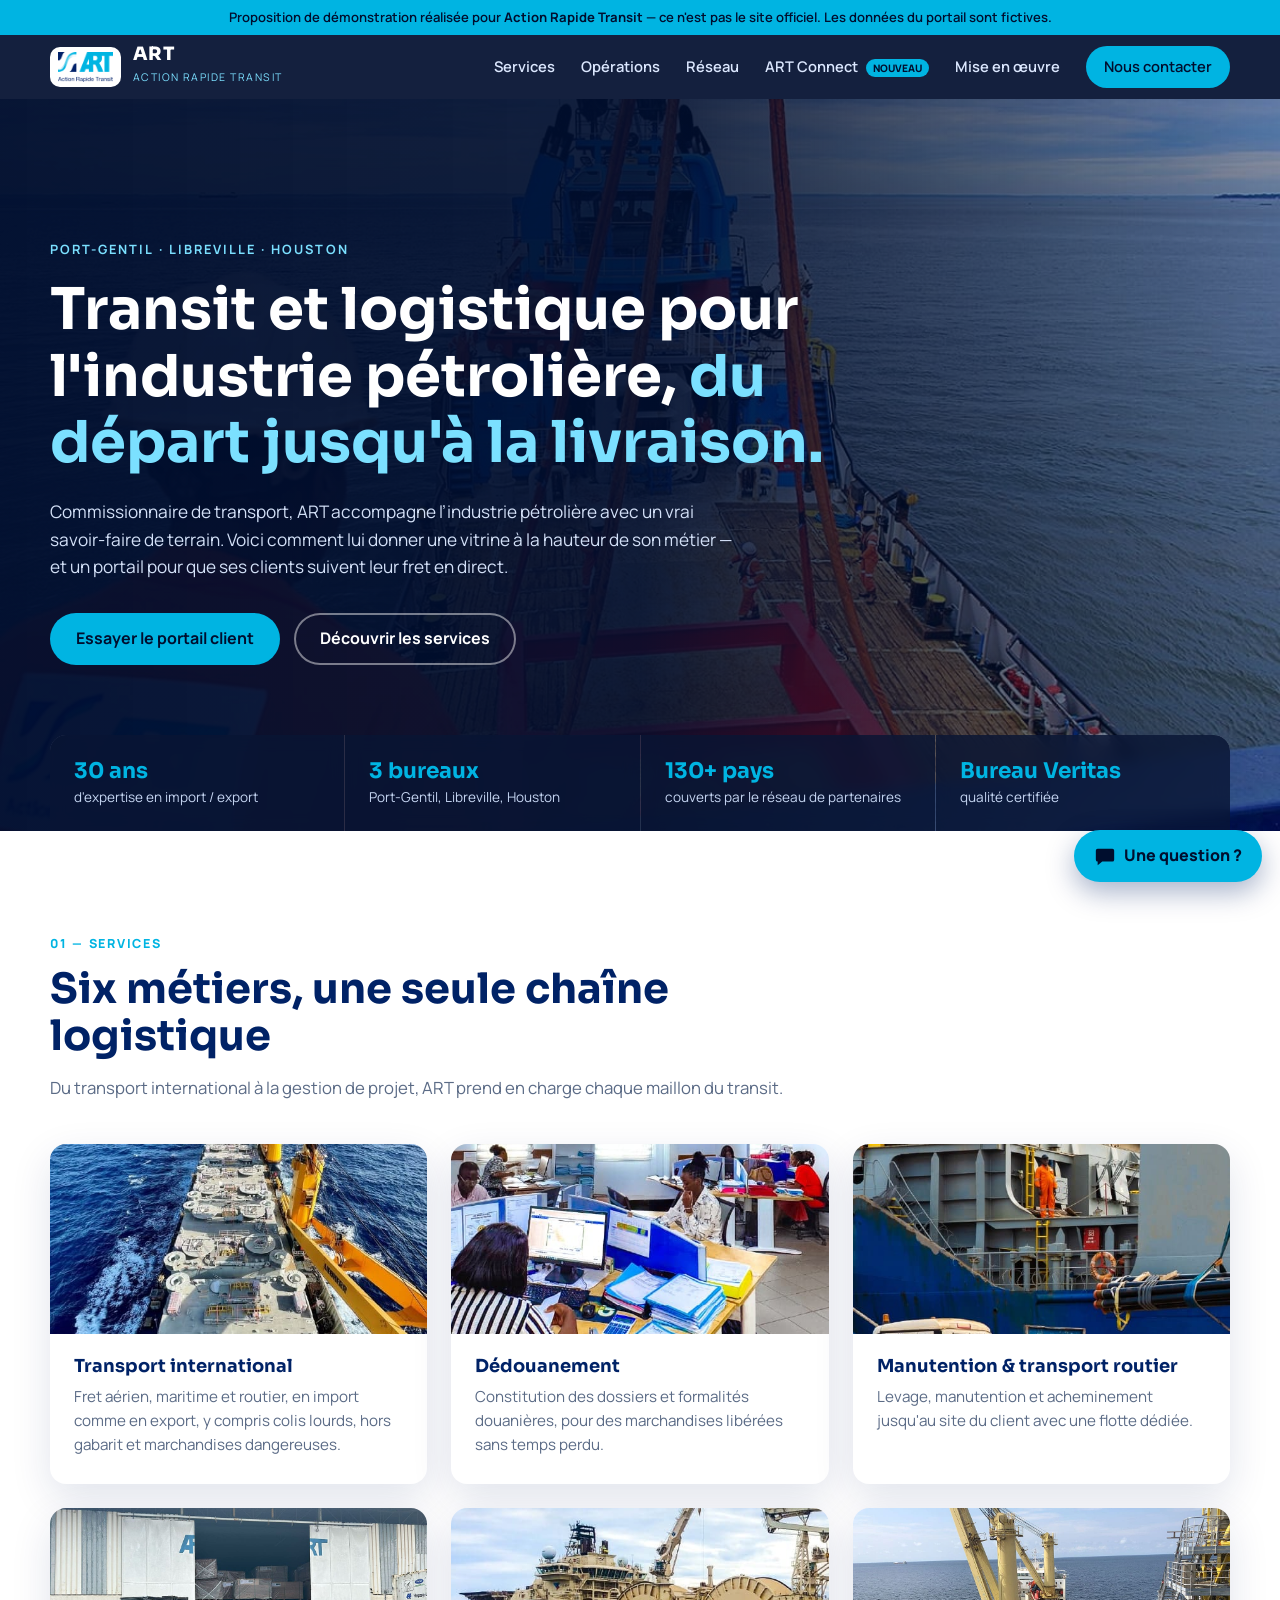
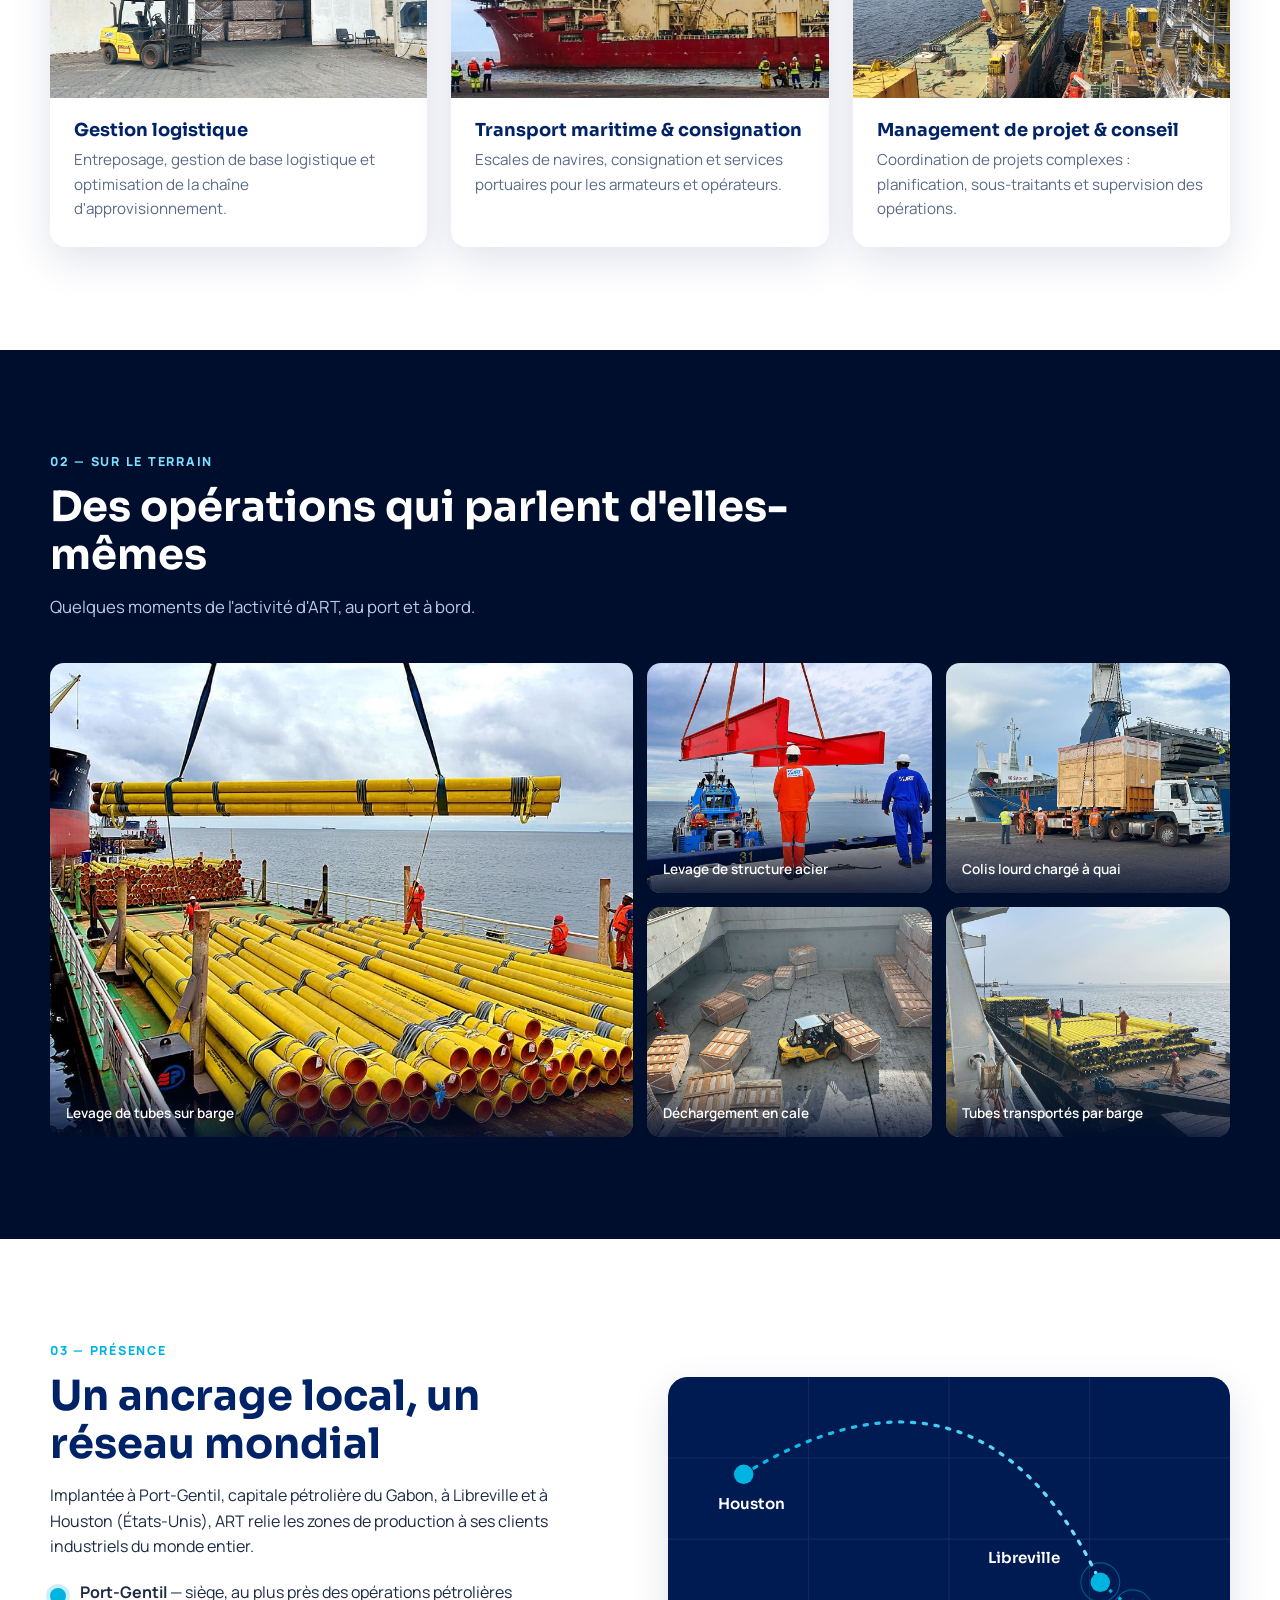
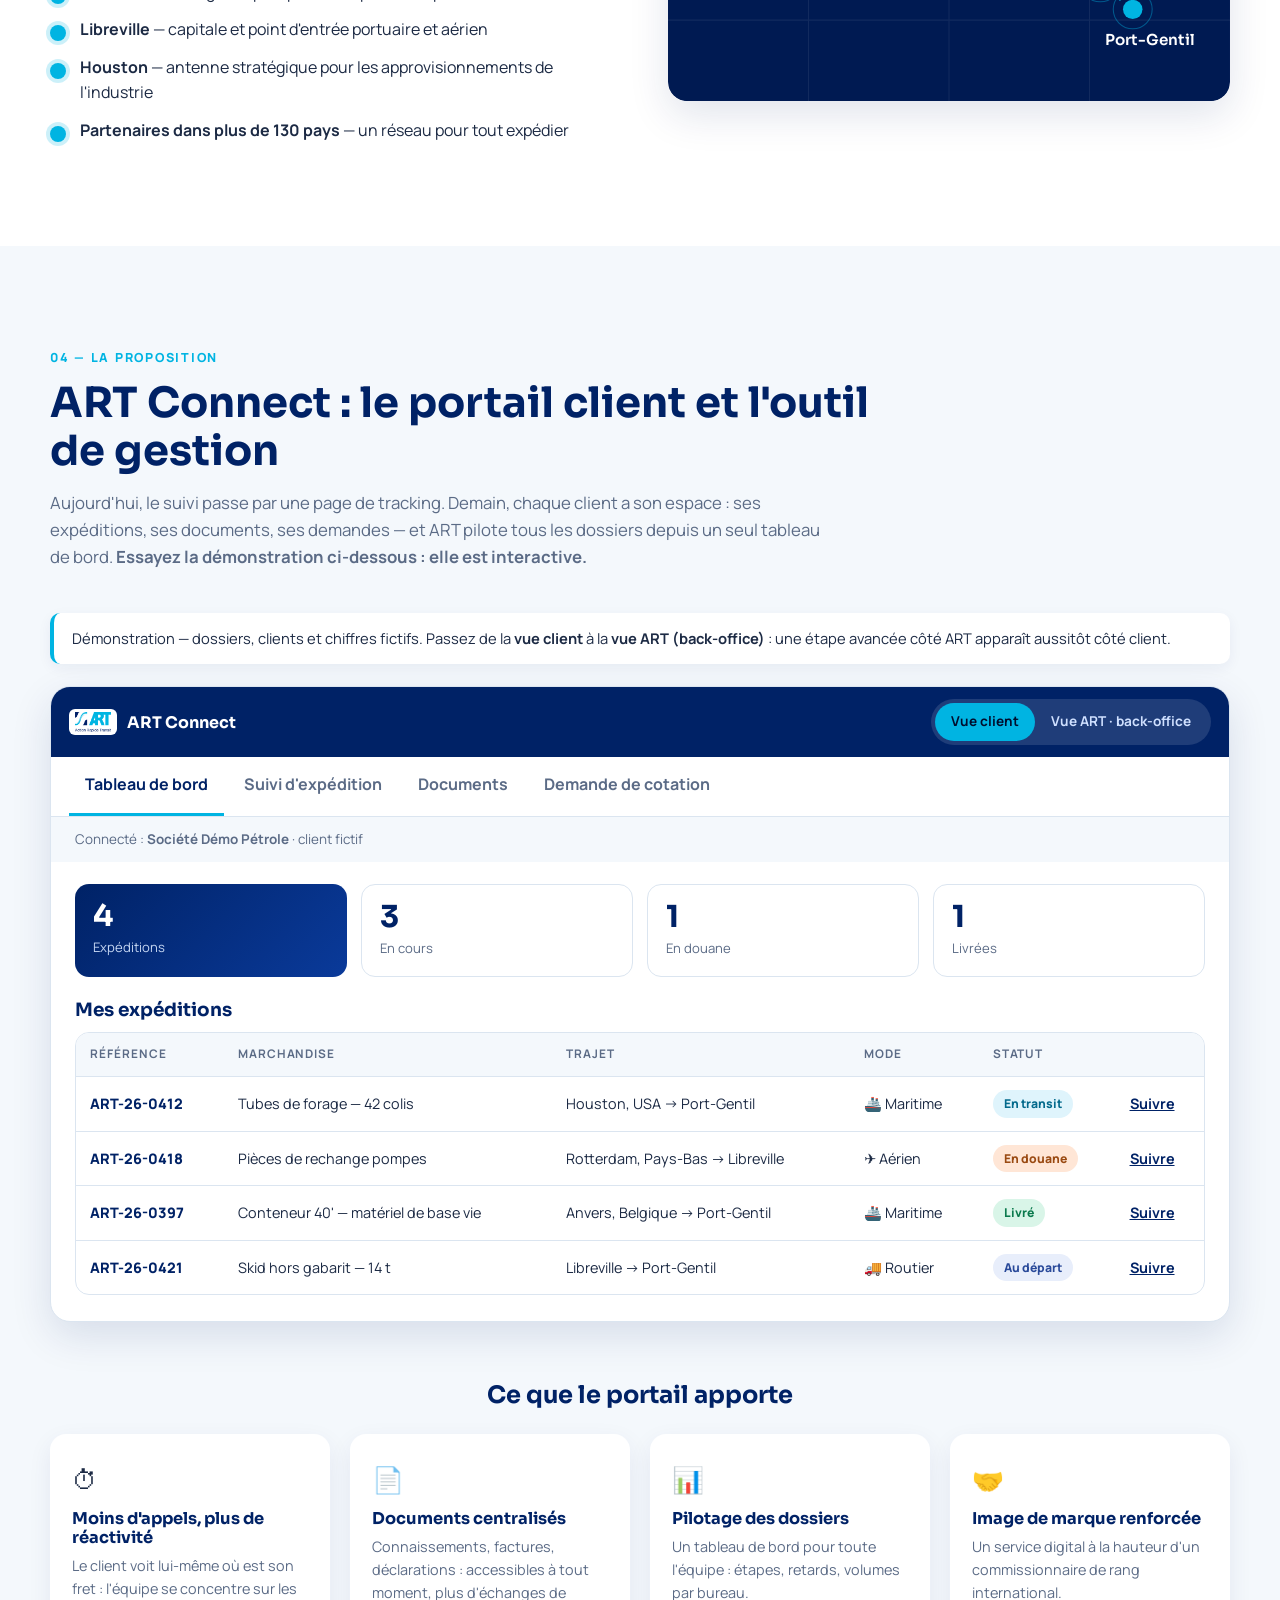
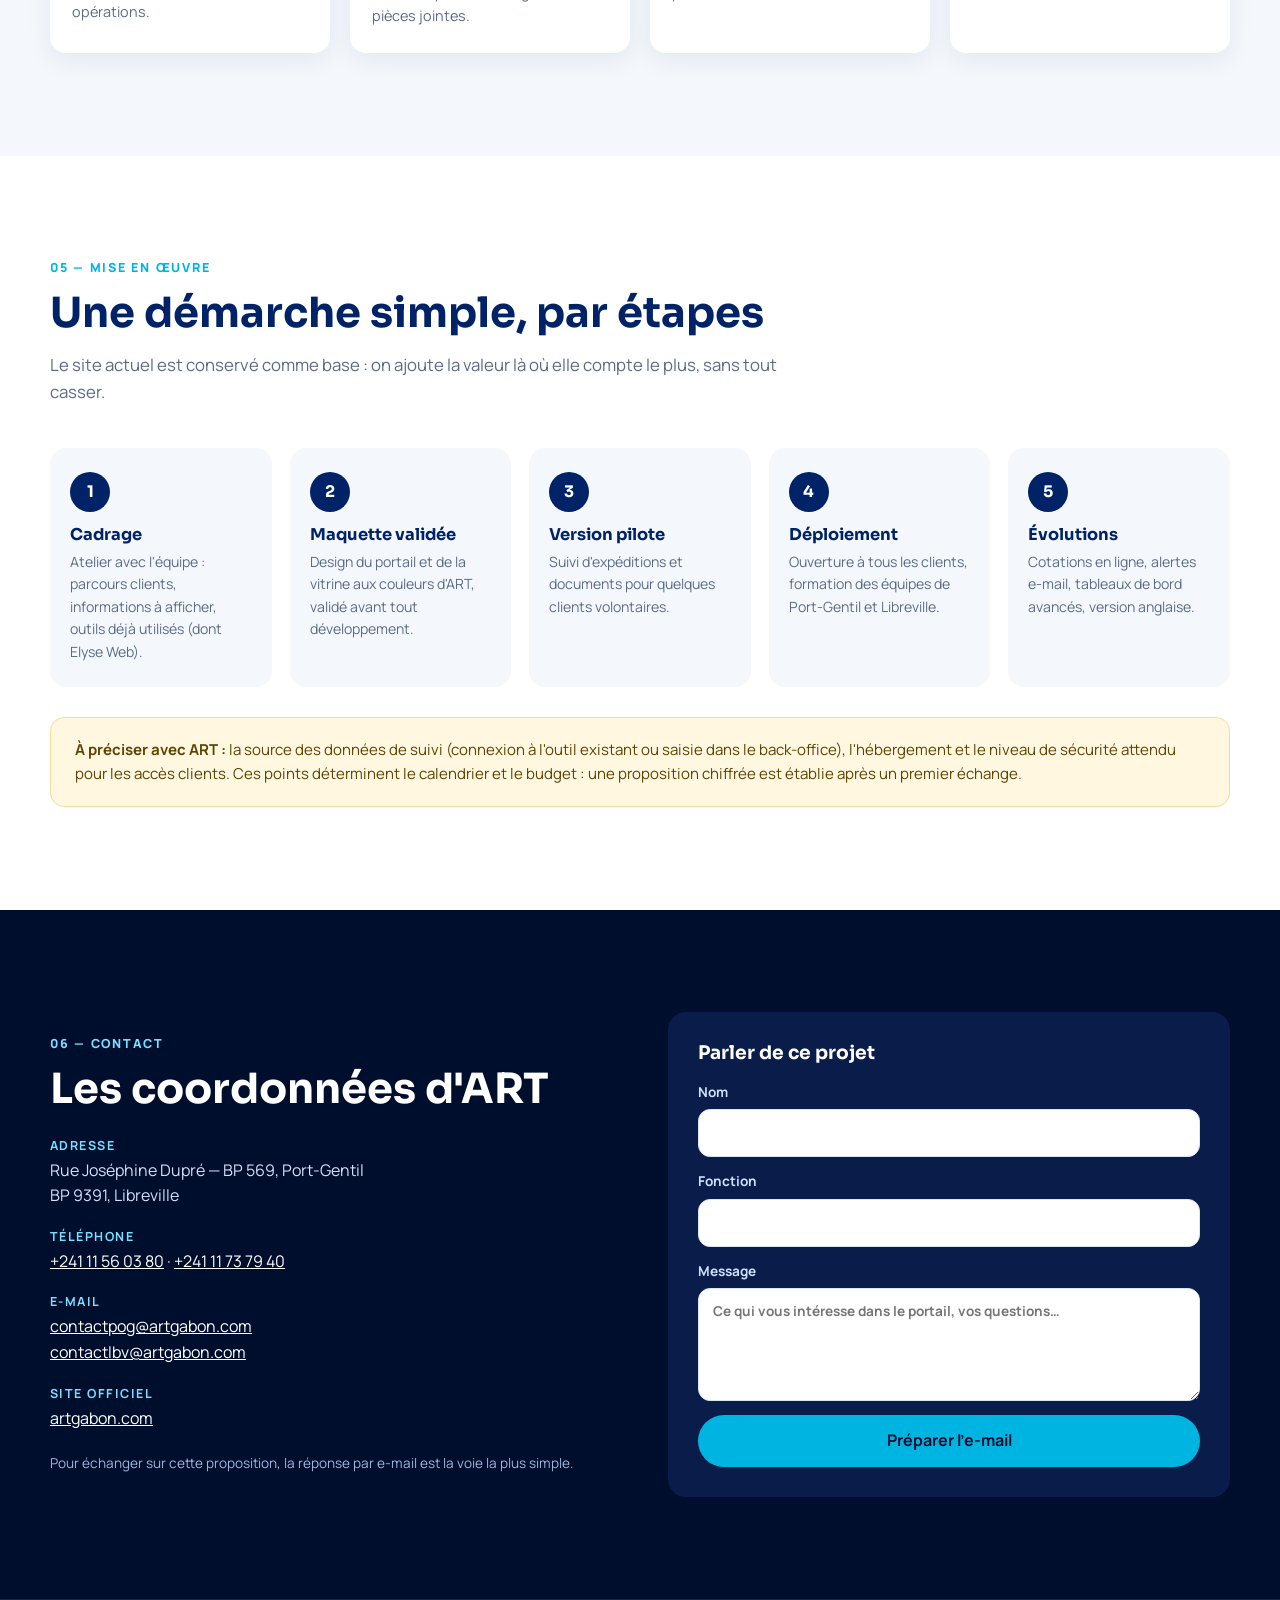
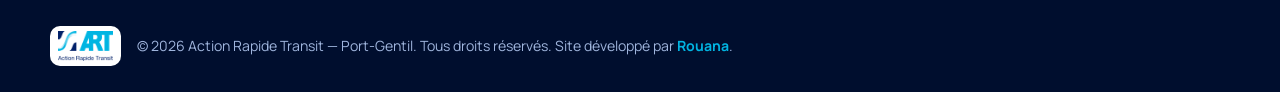
==== index.html @ 67b38aae "Proposition ART Gabon : vitrine + portail ART Connect Co-Authored-By: Claude <noreply@anthropic.com>" ====
<!doctype html>
<html lang="fr">
<head>
<meta charset="utf-8">
<meta name="viewport" content="width=device-width, initial-scale=1">
<title>ART Gabon — Transit & logistique, désormais connectés</title>
<meta name="description" content="Proposition de refonte pour Action Rapide Transit (ART) : vitrine moderne et portail client « ART Connect » de suivi des expéditions, avec démonstration interactive.">
<meta name="theme-color" content="#001440">
<meta property="og:title" content="ART Gabon — Transit & logistique, désormais connectés">
<meta property="og:description" content="Proposition : vitrine moderne + portail client ART Connect (suivi d'expéditions, documents, cotations). Démo interactive.">
<meta property="og:image" content="assets/img/hero.jpg">
<link rel="icon" href="assets/img/logo.png">
<link rel="preconnect" href="https://fonts.googleapis.com">
<link rel="preconnect" href="https://fonts.gstatic.com" crossorigin>
<link href="https://fonts.googleapis.com/css2?family=Manrope:wght@400;500;600;700;800&family=Sora:wght@500;600;700;800&display=swap" rel="stylesheet">
<link rel="stylesheet" href="assets/css/style.css">
</head>
<body>

<div class="proposal-bar">Proposition de démonstration réalisée pour <strong>Action Rapide Transit</strong> — ce n'est pas le site officiel. Les données du portail sont fictives.</div>

<header class="header" id="top">
  <a class="brand" href="#accueil" aria-label="ART Gabon — accueil">
    <span class="brand__logo"><img src="assets/img/logo.png" alt="Logo ART"></span>
    <span class="brand__text"><strong>ART</strong><small>Action Rapide Transit</small></span>
  </a>
  <nav class="nav" id="nav">
    <a href="#services">Services</a>
    <a href="#operations">Opérations</a>
    <a href="#reseau">Réseau</a>
    <a href="#portail" class="nav__new">ART Connect <em>Nouveau</em></a>
    <a href="#mise-en-oeuvre">Mise en œuvre</a>
    <a href="#contact" class="btn btn--sm">Nous contacter</a>
  </nav>
  <button class="burger" id="burger" aria-label="Menu" aria-expanded="false"><span></span><span></span></button>
</header>

<main>
<!-- HÉRO -->
<section class="hero" id="accueil">
  <div class="hero__bg"></div>
  <div class="wrap hero__inner">
    <p class="eyebrow reveal">Port-Gentil · Libreville · Houston</p>
    <h1 class="reveal">Transit et logistique pour l'industrie pétrolière, <em>du départ jusqu'à la livraison.</em></h1>
    <p class="lead reveal">Commissionnaire de transport, ART accompagne l’industrie pétrolière avec un vrai savoir-faire de terrain. Voici comment lui donner une vitrine à la hauteur de son métier — et un portail pour que ses clients suivent leur fret en direct.</p>
    <div class="hero__cta reveal">
      <a href="#portail" class="btn btn--accent">Essayer le portail client</a>
      <a href="#services" class="btn btn--ghost">Découvrir les services</a>
    </div>
  </div>
  <ul class="strip wrap reveal">
    <li><b>30 ans</b><span>d'expertise en import / export</span></li>
    <li><b>3 bureaux</b><span>Port-Gentil, Libreville, Houston</span></li>
    <li><b>130+ pays</b><span>couverts par le réseau de partenaires</span></li>
    <li><b>Bureau Veritas</b><span>qualité certifiée</span></li>
  </ul>
</section>

<!-- SERVICES -->
<section class="section" id="services">
  <div class="wrap">
    <p class="kicker">01 — Services</p>
    <h2>Six métiers, une seule chaîne logistique</h2>
    <p class="sub">Du transport international à la gestion de projet, ART prend en charge chaque maillon du transit.</p>
    <div class="cards">
      <article class="card reveal"><img src="assets/img/svc-international.jpg" alt="Cargo en mer" loading="lazy"><div><h3>Transport international</h3><p>Fret aérien, maritime et routier, en import comme en export, y compris colis lourds, hors gabarit et marchandises dangereuses.</p></div></article>
      <article class="card reveal"><img src="assets/img/svc-bureau.jpg" alt="Équipe de transit au bureau" loading="lazy"><div><h3>Dédouanement</h3><p>Constitution des dossiers et formalités douanières, pour des marchandises libérées sans temps perdu.</p></div></article>
      <article class="card reveal"><img src="assets/img/svc-routier.jpg" alt="Camion ART au pied d'un navire" loading="lazy"><div><h3>Manutention &amp; transport routier</h3><p>Levage, manutention et acheminement jusqu'au site du client avec une flotte dédiée.</p></div></article>
      <article class="card reveal"><img src="assets/img/entrepot.jpg" alt="Entrepôt ART avec chariot élévateur" loading="lazy"><div><h3>Gestion logistique</h3><p>Entreposage, gestion de base logistique et optimisation de la chaîne d'approvisionnement.</p></div></article>
      <article class="card reveal"><img src="assets/img/svc-maritime.jpg" alt="Navire de support offshore à quai" loading="lazy"><div><h3>Transport maritime &amp; consignation</h3><p>Escales de navires, consignation et services portuaires pour les armateurs et opérateurs.</p></div></article>
      <article class="card reveal"><img src="assets/img/offshore.jpg" alt="Navires de construction offshore" loading="lazy"><div><h3>Management de projet &amp; conseil</h3><p>Coordination de projets complexes : planification, sous-traitants et supervision des opérations.</p></div></article>
    </div>
  </div>
</section>

<!-- OPÉRATIONS -->
<section class="section section--dark" id="operations">
  <div class="wrap">
    <p class="kicker kicker--light">02 — Sur le terrain</p>
    <h2>Des opérations qui parlent d'elles-mêmes</h2>
    <p class="sub sub--light">Quelques moments de l'activité d'ART, au port et à bord.</p>
    <div class="gallery">
      <figure class="g g--big"><img src="assets/img/tubes-levage.jpg" alt="Levage de tubes pétroliers jaunes" loading="lazy"><figcaption>Levage de tubes sur barge</figcaption></figure>
      <figure class="g"><img src="assets/img/levage-acier.jpg" alt="Poutre rouge levée au-dessus d'un navire" loading="lazy"><figcaption>Levage de structure acier</figcaption></figure>
      <figure class="g"><img src="assets/img/colis-port.jpg" alt="Caisse en bois chargée sur un camion" loading="lazy"><figcaption>Colis lourd chargé à quai</figcaption></figure>
      <figure class="g"><img src="assets/img/cale-chariot.jpg" alt="Chariot élévateur dans la cale d'un navire" loading="lazy"><figcaption>Déchargement en cale</figcaption></figure>
      <figure class="g"><img src="assets/img/tubes-barge.jpg" alt="Tubes jaunes sur une barge" loading="lazy"><figcaption>Tubes transportés par barge</figcaption></figure>
    </div>
  </div>
</section>

<!-- RÉSEAU -->
<section class="section" id="reseau">
  <div class="wrap two">
    <div class="reveal">
      <p class="kicker">03 — Présence</p>
      <h2>Un ancrage local, un réseau mondial</h2>
      <p>Implantée à Port-Gentil, capitale pétrolière du Gabon, à Libreville et à Houston (États-Unis), ART relie les zones de production à ses clients industriels du monde entier.</p>
      <ul class="ticks">
        <li><b>Port-Gentil</b> — siège, au plus près des opérations pétrolières</li>
        <li><b>Libreville</b> — capitale et point d'entrée portuaire et aérien</li>
        <li><b>Houston</b> — antenne stratégique pour les approvisionnements de l'industrie</li>
        <li><b>Partenaires dans plus de 130 pays</b> — un réseau pour tout expédier</li>
      </ul>
    </div>
    <div class="route-art reveal" aria-hidden="true">
      <svg viewBox="0 0 520 300">
        <defs><linearGradient id="g1" x1="0" x2="1"><stop offset="0" stop-color="#00b4e2"/><stop offset="1" stop-color="#7be0ff"/></linearGradient></defs>
        <rect width="520" height="300" rx="18" fill="#001a52"/>
        <g stroke="#ffffff" stroke-opacity=".07"><path d="M0 75H520M0 150H520M0 225H520M130 0V300M260 0V300M390 0V300"/></g>
        <path d="M70 90 C 200 10, 320 20, 400 190" fill="none" stroke="url(#g1)" stroke-width="3" stroke-dasharray="3 8" stroke-linecap="round"/>
        <path d="M400 190 L 430 215" fill="none" stroke="#00b4e2" stroke-width="3" stroke-dasharray="3 8"/>
        <g fill="#00b4e2"><circle cx="70" cy="90" r="9"/><circle cx="400" cy="190" r="9"/><circle cx="430" cy="215" r="9"/></g>
        <g fill="#fff" font-family="Sora,sans-serif" font-size="14" font-weight="600"><text x="46" y="122">Houston</text><text x="296" y="172">Libreville</text><text x="404" y="248">Port-Gentil</text></g>
        <circle cx="400" cy="190" r="18" fill="none" stroke="#00b4e2" stroke-opacity=".4"/><circle cx="430" cy="215" r="18" fill="none" stroke="#00b4e2" stroke-opacity=".4"/>
      </svg>
    </div>
  </div>
</section>

<!-- PORTAIL -->
<section class="section section--portal" id="portail">
  <div class="wrap">
    <p class="kicker">04 — La proposition</p>
    <h2>ART Connect : le portail client et l'outil de gestion</h2>
    <p class="sub">Aujourd'hui, le suivi passe par une page de tracking. Demain, chaque client a son espace : ses expéditions, ses documents, ses demandes — et ART pilote tous les dossiers depuis un seul tableau de bord. <strong>Essayez la démonstration ci-dessous : elle est interactive.</strong></p>

    <div class="demo-note">Démonstration — dossiers, clients et chiffres fictifs. Passez de la <b>vue client</b> à la <b>vue ART (back-office)</b> : une étape avancée côté ART apparaît aussitôt côté client.</div>

    <div class="app" id="app">
      <div class="app__top">
        <div class="app__brand"><img src="assets/img/logo.png" alt=""><span>ART Connect</span></div>
        <div class="switch" role="tablist" aria-label="Choix de la vue">
          <button role="tab" class="is-on" data-role="client" aria-selected="true">Vue client</button>
          <button role="tab" data-role="staff" aria-selected="false">Vue ART · back-office</button>
        </div>
      </div>

      <!-- Vue client -->
      <div class="view" id="view-client">
        <nav class="tabs" role="tablist">
          <button class="is-on" data-tab="dash">Tableau de bord</button>
          <button data-tab="track">Suivi d'expédition</button>
          <button data-tab="docs">Documents</button>
          <button data-tab="quote">Demande de cotation</button>
        </nav>
        <div class="who">Connecté : <b>Société Démo Pétrole</b> · client fictif</div>

        <div class="pane is-on" id="pane-dash">
          <div class="kpis" id="kpis"></div>
          <h3 class="ph">Mes expéditions</h3>
          <div class="tablewrap"><table class="tbl" id="ship-table"><thead><tr><th>Référence</th><th>Marchandise</th><th>Trajet</th><th>Mode</th><th>Statut</th><th></th></tr></thead><tbody></tbody></table></div>
        </div>

        <div class="pane" id="pane-track">
          <form class="trackform" id="trackform">
            <label for="trackref">Numéro de suivi</label>
            <div class="trackrow"><input id="trackref" list="refs" placeholder="Ex. ART-26-0412" autocomplete="off"><datalist id="refs"></datalist><button class="btn btn--accent" type="submit">Suivre</button></div>
            <p class="hint">Astuce : essayez <button type="button" class="linkbtn" data-ref="ART-26-0412">ART-26-0412</button>, <button type="button" class="linkbtn" data-ref="ART-26-0418">ART-26-0418</button> ou <button type="button" class="linkbtn" data-ref="ART-26-0397">ART-26-0397</button>.</p>
          </form>
          <div id="trackresult" class="trackresult"></div>
        </div>

        <div class="pane" id="pane-docs">
          <h3 class="ph">Documents d'expédition</h3>
          <p class="hint">Tous les documents de vos dossiers, au même endroit, à tout moment.</p>
          <ul class="docs" id="doclist"></ul>
        </div>

        <div class="pane" id="pane-quote">
          <h3 class="ph">Demander une cotation</h3>
          <form class="quote" id="quoteform">
            <label>Mode de transport<select name="mode"><option>Maritime</option><option>Aérien</option><option>Routier</option><option>Multimodal</option></select></label>
            <label>Origine<input name="from" placeholder="Ex. Houston, USA" required></label>
            <label>Destination<input name="to" placeholder="Ex. Port-Gentil" required></label>
            <label>Nature de la marchandise<input name="what" placeholder="Ex. tubes, équipements, conteneur 40'" required></label>
            <label>Poids / volume estimé<input name="size" placeholder="Ex. 18 t · 40 m³"></label>
            <label class="full">Précisions<textarea name="note" rows="3" placeholder="Hors gabarit, matières dangereuses, date souhaitée…"></textarea></label>
            <div class="full"><button class="btn btn--accent" type="submit">Envoyer la demande</button></div>
          </form>
          <div class="okmsg" id="quoteok" hidden></div>
        </div>
      </div>

      <!-- Vue ART -->
      <div class="view" id="view-staff" hidden>
        <div class="who">Connecté : <b>Équipe ART — Port-Gentil</b> · compte fictif</div>
        <div class="kpis" id="kpis-staff"></div>
        <div class="staffhead">
          <h3 class="ph">Dossiers en cours</h3>
          <div class="chips" id="filters"></div>
        </div>
        <div class="tablewrap"><table class="tbl" id="staff-table"><thead><tr><th>Dossier</th><th>Client</th><th>Trajet</th><th>Étape</th><th>Action</th></tr></thead><tbody></tbody></table></div>
        <p class="hint">« Avancer l'étape » met à jour le suivi visible par le client, en temps réel, sans appel ni e-mail. <button class="linkbtn" id="reset-demo">Réinitialiser la démo</button></p>
      </div>
    </div>

    <h3 class="ph ph--center">Ce que le portail apporte</h3>
    <div class="benefits">
      <div class="reveal"><span class="ico">⏱</span><h4>Moins d'appels, plus de réactivité</h4><p>Le client voit lui-même où est son fret : l'équipe se concentre sur les opérations.</p></div>
      <div class="reveal"><span class="ico">📄</span><h4>Documents centralisés</h4><p>Connaissements, factures, déclarations : accessibles à tout moment, plus d'échanges de pièces jointes.</p></div>
      <div class="reveal"><span class="ico">📊</span><h4>Pilotage des dossiers</h4><p>Un tableau de bord pour toute l'équipe : étapes, retards, volumes par bureau.</p></div>
      <div class="reveal"><span class="ico">🤝</span><h4>Image de marque renforcée</h4><p>Un service digital à la hauteur d'un commissionnaire de rang international.</p></div>
    </div>
  </div>
</section>

<!-- MISE EN ŒUVRE -->
<section class="section" id="mise-en-oeuvre">
  <div class="wrap">
    <p class="kicker">05 — Mise en œuvre</p>
    <h2>Une démarche simple, par étapes</h2>
    <p class="sub">Le site actuel est conservé comme base : on ajoute la valeur là où elle compte le plus, sans tout casser.</p>
    <ol class="steps">
      <li class="reveal"><span>1</span><h4>Cadrage</h4><p>Atelier avec l'équipe : parcours clients, informations à afficher, outils déjà utilisés (dont Elyse Web).</p></li>
      <li class="reveal"><span>2</span><h4>Maquette validée</h4><p>Design du portail et de la vitrine aux couleurs d'ART, validé avant tout développement.</p></li>
      <li class="reveal"><span>3</span><h4>Version pilote</h4><p>Suivi d'expéditions et documents pour quelques clients volontaires.</p></li>
      <li class="reveal"><span>4</span><h4>Déploiement</h4><p>Ouverture à tous les clients, formation des équipes de Port-Gentil et Libreville.</p></li>
      <li class="reveal"><span>5</span><h4>Évolutions</h4><p>Cotations en ligne, alertes e-mail, tableaux de bord avancés, version anglaise.</p></li>
    </ol>
    <div class="note-box reveal"><b>À préciser avec ART :</b> la source des données de suivi (connexion à l'outil existant ou saisie dans le back-office), l'hébergement et le niveau de sécurité attendu pour les accès clients. Ces points déterminent le calendrier et le budget : une proposition chiffrée est établie après un premier échange.</div>
  </div>
</section>

<!-- CONTACT -->
<section class="section section--dark" id="contact">
  <div class="wrap two">
    <div class="reveal">
      <p class="kicker kicker--light">06 — Contact</p>
      <h2>Les coordonnées d'ART</h2>
      <ul class="contact">
        <li><b>Adresse</b>Rue Joséphine Dupré — BP 569, Port-Gentil<br>BP 9391, Libreville</li>
        <li><b>Téléphone</b><a href="tel:+24111560380">+241 11 56 03 80</a> · <a href="tel:+24111737940">+241 11 73 79 40</a></li>
        <li><b>E-mail</b><a href="mailto:contactpog@artgabon.com">contactpog@artgabon.com</a><br><a href="mailto:contactlbv@artgabon.com">contactlbv@artgabon.com</a></li>
        <li><b>Site officiel</b><a href="https://artgabon.com" target="_blank" rel="noopener">artgabon.com</a></li>
      </ul>
      <p class="hint hint--light">Pour échanger sur cette proposition, la réponse par e-mail est la voie la plus simple.</p>
    </div>
    <form class="quote quote--dark reveal" id="contact-form" data-mail="contactpog@artgabon.com">
      <h3>Parler de ce projet</h3>
      <label>Nom<input name="nom" required></label>
      <label>Fonction<input name="fonction"></label>
      <label>Message<textarea name="msg" rows="4" placeholder="Ce qui vous intéresse dans le portail, vos questions…"></textarea></label>
      <button class="btn btn--accent" type="submit">Préparer l'e-mail</button>
    </form>
  </div>
</section>
</main>

<footer class="footer">
  <div class="wrap footer__in">
    <span class="brand__logo"><img src="assets/img/logo.png" alt="Logo ART"></span>
    <p>© 2026 Action Rapide Transit — Port-Gentil. Tous droits réservés. Site développé par <strong>Rouana</strong>.</p>
  </div>
</footer>

<!-- Assistant -->
<button class="chat__fab" id="chat-fab" aria-label="Une question ?"><svg viewBox="0 0 24 24" width="22" height="22" fill="currentColor"><path d="M4 4h16a2 2 0 0 1 2 2v10a2 2 0 0 1-2 2H9l-5 4v-4a2 2 0 0 1-2-2V6a2 2 0 0 1 2-2z"/></svg><span>Une question ?</span></button>
<section class="chat" id="chat" hidden aria-label="Assistant ART">
  <header><span class="brand__logo"><img src="assets/img/logo.png" alt=""></span><div><b>Assistant ART</b><small>Assistant programmé · réponses instantanées</small></div><button id="chat-x" aria-label="Fermer">×</button></header>
  <div class="chat__log" id="chat-log"></div>
  <div class="chat__chips" id="chat-chips"></div>
  <form id="chat-form"><input id="chat-in" placeholder="Posez votre question…" autocomplete="off"><button aria-label="Envoyer">➤</button></form>
</section>

<script src="assets/js/main.js"></script>
</body>
</html>
---- assets/css/style.css ----
:root{
  --navy:#002266; --ink:#001440; --night:#000e2e; --cyan:#00b4e2; --cyan-2:#7be0ff;
  --bg:#f4f8fc; --white:#fff; --text:#1c2a44; --muted:#5b6b86; --line:#dbe5f0;
  --ok:#14a36b; --warn:#f2a100; --radius:16px; --shadow:0 14px 40px rgba(0,34,102,.12);
}
*{box-sizing:border-box;margin:0}
html{scroll-behavior:smooth;scroll-padding-top:90px}
body{font-family:Manrope,system-ui,sans-serif;color:var(--text);background:var(--white);line-height:1.6;overflow-x:hidden}
img{max-width:100%;display:block}
a{color:inherit}
h1,h2,h3,h4{font-family:Sora,sans-serif;line-height:1.15;color:var(--navy)}
.wrap{width:min(1180px,100% - 40px);margin-inline:auto}
button,input,select,textarea{font:inherit}

.proposal-bar{background:var(--cyan);color:var(--night);font-size:.82rem;text-align:center;padding:7px 14px;font-weight:600}

/* Header */
.header{position:sticky;top:0;z-index:50;display:flex;align-items:center;justify-content:space-between;padding:10px max(20px,calc((100% - 1180px)/2));background:rgba(0,14,46,.92);backdrop-filter:blur(10px)}
.brand{display:flex;align-items:center;gap:12px;text-decoration:none;color:#fff}
.brand__logo{background:#fff;border-radius:10px;padding:5px 8px;display:grid;place-items:center}
.brand__logo img{height:30px;width:auto}
.brand__text strong{font:800 1.15rem Sora,sans-serif;display:block;line-height:1;letter-spacing:.04em}
.brand__text small{font-size:.66rem;letter-spacing:.14em;text-transform:uppercase;color:var(--cyan-2)}
.nav{display:flex;align-items:center;gap:26px}
.nav a{color:#dce8ff;text-decoration:none;font-weight:600;font-size:.92rem}
.nav a:hover{color:#fff}
.nav__new em{font-style:normal;background:var(--cyan);color:var(--night);font-size:.64rem;font-weight:800;padding:2px 7px;border-radius:99px;margin-left:5px;text-transform:uppercase}
.burger{display:none;background:none;border:0;width:40px;height:40px;cursor:pointer;position:relative}
.burger span{position:absolute;left:8px;right:8px;height:2px;background:#fff;transition:.25s}
.burger span:first-child{top:16px}.burger span:last-child{top:24px}

/* Buttons */
.btn{display:inline-block;border:0;border-radius:99px;padding:13px 26px;font-weight:700;text-decoration:none;cursor:pointer;background:var(--navy);color:#fff;transition:.2s}
.btn--sm{padding:9px 18px;font-size:.88rem;background:var(--cyan);color:var(--night)!important}
.btn--accent{background:var(--cyan);color:var(--night)}
.btn--accent:hover{background:var(--cyan-2);transform:translateY(-1px)}
.btn--ghost{background:transparent;color:#fff;box-shadow:inset 0 0 0 2px rgba(255,255,255,.45)}
.btn--ghost:hover{box-shadow:inset 0 0 0 2px #fff}

/* Hero */
.hero{position:relative;color:#fff;padding:clamp(70px,11vw,140px) 0 0;overflow:hidden;background:var(--night)}
.hero__bg{position:absolute;inset:0;background:linear-gradient(90deg,rgba(0,14,46,.97) 0%,rgba(0,14,46,.92) 50%,rgba(0,14,46,.62) 78%,rgba(0,14,46,.35) 100%),url(../img/hero.jpg) 75% center/cover}
.hero__inner{position:relative;max-width:1180px}
.eyebrow{color:var(--cyan-2);font-weight:700;letter-spacing:.16em;text-transform:uppercase;font-size:.8rem;margin-bottom:18px}
.hero h1{color:#fff;font-size:clamp(2rem,4.8vw,3.6rem);max-width:15em;font-weight:700}
.hero h1 em{font-style:normal;color:var(--cyan-2)}
.lead{max-width:40em;margin:22px 0 32px;font-size:1.08rem;color:#d3e0f7}
.hero__cta{display:flex;gap:14px;flex-wrap:wrap}
.strip{position:relative;list-style:none;display:grid;grid-template-columns:repeat(4,1fr);gap:1px;margin-top:70px;padding:0;background:rgba(255,255,255,.12);border-radius:16px 16px 0 0;overflow:hidden}
.strip li{background:rgba(0,14,46,.78);backdrop-filter:blur(8px);padding:22px 24px}
.strip b{display:block;font:700 1.35rem Sora,sans-serif;color:var(--cyan)}
.strip span{font-size:.85rem;color:#c5d6f2}

/* Sections */
.section{padding:clamp(60px,8vw,110px) 0}
.section--dark{background:var(--night);color:#d3e0f7}
.section--dark h2{color:#fff}
.section--portal{background:var(--bg)}
.kicker{font-weight:800;letter-spacing:.14em;text-transform:uppercase;font-size:.78rem;color:var(--cyan);margin-bottom:12px}
.kicker--light{color:var(--cyan-2)}
h2{font-size:clamp(1.7rem,3.4vw,2.6rem);margin-bottom:14px;max-width:20em}
.sub{max-width:46em;color:var(--muted);font-size:1.05rem;margin-bottom:42px}
.sub--light{color:#b9cae8}
.two{display:grid;grid-template-columns:1fr 1fr;gap:56px;align-items:center}

.cards{display:grid;grid-template-columns:repeat(3,1fr);gap:24px}
.card{background:#fff;border-radius:var(--radius);overflow:hidden;box-shadow:var(--shadow);transition:.3s;display:flex;flex-direction:column}
.card:hover{transform:translateY(-6px)}
.card img{height:190px;width:100%;object-fit:cover}
.card div{padding:22px 24px 26px}
.card h3{font-size:1.12rem;margin-bottom:8px}
.card p{color:var(--muted);font-size:.95rem}

.gallery{display:grid;grid-template-columns:repeat(4,1fr);grid-auto-rows:230px;gap:14px}
.g{position:relative;border-radius:14px;overflow:hidden;cursor:zoom-in}
.g img{width:100%;height:100%;object-fit:cover;transition:transform .6s}
.g:hover img{transform:scale(1.06)}
.g--big{grid-column:span 2;grid-row:span 2}
.g--wide{grid-column:span 2}
.g figcaption{position:absolute;left:0;right:0;bottom:0;padding:34px 16px 12px;font-size:.85rem;font-weight:600;color:#fff;background:linear-gradient(transparent,rgba(0,14,46,.85))}

.ticks{list-style:none;padding:0;margin-top:20px;display:grid;gap:12px}
.ticks li{padding-left:30px;position:relative}
.ticks li::before{content:"";position:absolute;left:0;top:8px;width:16px;height:16px;border-radius:50%;background:var(--cyan);box-shadow:0 0 0 4px rgba(0,180,226,.2)}
.route-art svg{width:100%;height:auto;border-radius:18px;box-shadow:var(--shadow)}

/* Demo */
.demo-note{background:#fff;border-left:4px solid var(--cyan);padding:14px 18px;border-radius:10px;margin-bottom:22px;font-size:.92rem;color:var(--text);box-shadow:0 4px 14px rgba(0,34,102,.06)}
.app{background:#fff;border-radius:20px;box-shadow:var(--shadow);overflow:hidden;border:1px solid var(--line)}
.app__top{display:flex;justify-content:space-between;align-items:center;gap:12px;flex-wrap:wrap;background:var(--navy);padding:12px 18px}
.app__brand{display:flex;align-items:center;gap:10px;color:#fff;font:700 1rem Sora,sans-serif}
.app__brand img{height:26px;background:#fff;border-radius:6px;padding:3px 6px}
.switch{display:flex;background:rgba(255,255,255,.12);border-radius:99px;padding:4px}
.switch button{background:none;border:0;color:#cfe0ff;padding:8px 16px;border-radius:99px;cursor:pointer;font-weight:700;font-size:.85rem}
.switch .is-on{background:var(--cyan);color:var(--night)}
.view{padding:0 0 26px}
.tabs{display:flex;gap:4px;padding:0 18px;border-bottom:1px solid var(--line);overflow-x:auto}
.tabs button{background:none;border:0;padding:15px 16px;font-weight:700;color:var(--muted);cursor:pointer;border-bottom:3px solid transparent;white-space:nowrap}
.tabs .is-on{color:var(--navy);border-color:var(--cyan)}
.who{padding:12px 24px;font-size:.84rem;color:var(--muted);background:var(--bg)}
.pane{display:none;padding:22px 24px 0}.pane.is-on{display:block}
#view-staff{padding:0 24px 26px}#view-staff .who{margin:0 -24px 20px}
.ph{font-size:1.15rem;margin:22px 0 12px}.ph--center{text-align:center;margin:60px 0 24px;font-size:1.5rem}
.hint{font-size:.85rem;color:var(--muted);margin-top:10px}.hint--light{color:#9fb5dd}
.linkbtn{background:none;border:0;color:var(--navy);font-weight:700;text-decoration:underline;cursor:pointer;padding:0}
.kpis{display:grid;grid-template-columns:repeat(4,1fr);gap:14px;padding-top:6px}
#view-staff .kpis{padding-top:0}
.pane .kpis{padding-top:0}
.kpi{border:1px solid var(--line);border-radius:14px;padding:16px 18px;background:#fff}
.kpi b{display:block;font:700 1.9rem Sora,sans-serif;color:var(--navy);line-height:1.1}
.kpi span{font-size:.82rem;color:var(--muted)}
.kpi--accent{background:linear-gradient(135deg,var(--navy),#0a3a9a);border:0}.kpi--accent b{color:#fff}.kpi--accent span{color:#c5d6f2}
.tablewrap{overflow-x:auto;border:1px solid var(--line);border-radius:14px}
.tbl{width:100%;border-collapse:collapse;font-size:.9rem;min-width:640px}
.tbl th{background:var(--bg);text-align:left;padding:12px 14px;font-size:.74rem;text-transform:uppercase;letter-spacing:.08em;color:var(--muted)}
.tbl td{padding:13px 14px;border-top:1px solid var(--line);vertical-align:middle}
.tbl tr:hover td{background:#fafcff}
.ref{font-weight:800;color:var(--navy)}
.badge{display:inline-block;padding:4px 11px;border-radius:99px;font-size:.76rem;font-weight:800;white-space:nowrap}
.b-0,.b-1{background:#e8eefb;color:#2a4a9a}.b-2{background:#dff4fc;color:#046a8c}.b-3{background:#fff1d1;color:#8a5d00}.b-4{background:#ffe6d6;color:#9a4a12}.b-5{background:#d9f5e8;color:#0b7a4d}
.sm{padding:7px 14px;font-size:.8rem}
.btn[disabled]{opacity:.45;cursor:default}
.chips{display:flex;gap:6px;flex-wrap:wrap}
.chips button{border:1px solid var(--line);background:#fff;padding:6px 13px;border-radius:99px;cursor:pointer;font-weight:700;font-size:.8rem;color:var(--muted)}
.chips .is-on{background:var(--navy);color:#fff;border-color:var(--navy)}
.staffhead{display:flex;justify-content:space-between;align-items:center;flex-wrap:wrap;gap:8px;margin-top:20px}.staffhead .ph{margin:12px 0}

/* Suivi */
.trackform label{font-weight:700;font-size:.9rem;color:var(--navy)}
.trackrow{display:flex;gap:10px;margin-top:8px;max-width:520px}
.trackrow input{flex:1;min-width:0}
input,select,textarea{border:1.5px solid var(--line);border-radius:12px;padding:12px 14px;width:100%;background:#fff;color:var(--text)}
input:focus,select:focus,textarea:focus{outline:0;border-color:var(--cyan);box-shadow:0 0 0 3px rgba(0,180,226,.18)}
.trackresult{margin-top:22px}
.tr{border:1px solid var(--line);border-radius:16px;overflow:hidden}
.tr__head{display:flex;justify-content:space-between;flex-wrap:wrap;gap:10px;padding:18px 22px;background:var(--bg)}
.tr__head h4{font-size:1.2rem}.tr__head p{font-size:.88rem;color:var(--muted)}
.tr__route{padding:26px 22px 8px}
.rline{position:relative;height:60px}
.rline__bar{position:absolute;left:14px;right:14px;top:28px;height:4px;background:var(--line);border-radius:4px}
.rline__fill{position:absolute;left:0;top:0;bottom:0;background:linear-gradient(90deg,var(--navy),var(--cyan));border-radius:4px;transition:width .8s}
.rline__pt{position:absolute;top:21px;width:18px;height:18px;border-radius:50%;background:#fff;border:3px solid var(--line);transform:translateX(-50%)}
.rline__pt.is-done{border-color:var(--cyan);background:var(--cyan)}
.rline__me{position:absolute;top:4px;transform:translateX(-50%);font-size:1.5rem;transition:left .8s}
.rends{display:flex;justify-content:space-between;font-weight:700;color:var(--navy);margin-top:2px}.rends small{display:block;font-weight:500;color:var(--muted)}
.tl{list-style:none;padding:22px;display:grid;gap:0}
.tl li{position:relative;padding:0 0 20px 34px;font-size:.92rem}
.tl li::before{content:"";position:absolute;left:8px;top:22px;bottom:-2px;width:2px;background:var(--line)}
.tl li:last-child::before{display:none}
.tl li i{position:absolute;left:0;top:3px;width:18px;height:18px;border-radius:50%;border:3px solid var(--line);background:#fff}
.tl li.done i{background:var(--cyan);border-color:var(--cyan)}
.tl li.now i{border-color:var(--navy);background:#fff;box-shadow:0 0 0 5px rgba(0,180,226,.25)}
.tl li.todo{color:var(--muted)}
.tl b{display:block;color:var(--navy)}.tl li.todo b{color:var(--muted)}
.tl small{color:var(--muted)}
.empty{padding:20px;color:var(--muted);background:var(--bg);border-radius:12px}

.docs{list-style:none;padding:0;margin-top:14px;display:grid;gap:10px}
.docs li{display:flex;align-items:center;gap:14px;padding:13px 16px;border:1px solid var(--line);border-radius:12px}
.docs .ft{width:40px;height:40px;border-radius:10px;background:#e8f7fd;color:#046a8c;display:grid;place-items:center;font:800 .7rem Sora,sans-serif}
.docs div{flex:1;min-width:0}.docs b{display:block;font-size:.93rem}.docs small{color:var(--muted)}
.quote{display:grid;grid-template-columns:1fr 1fr;gap:14px}
.quote label{font-weight:700;font-size:.85rem;color:var(--navy);display:grid;gap:6px}
.quote .full{grid-column:1/-1}
.quote--dark{background:#0a1d4a;padding:30px;border-radius:18px;grid-template-columns:1fr}
.quote--dark h3{color:#fff;margin-bottom:4px}.quote--dark label{color:#cfe0ff}
.okmsg{margin-top:16px;padding:16px 18px;background:#d9f5e8;color:#0b5d3c;border-radius:12px;font-weight:600}

.benefits{display:grid;grid-template-columns:repeat(4,1fr);gap:20px}
.benefits>div{background:#fff;border-radius:16px;padding:26px 22px;box-shadow:0 8px 24px rgba(0,34,102,.07)}
.ico{font-size:1.6rem;display:block;margin-bottom:10px}
.benefits h4{font-size:1.02rem;margin-bottom:6px}.benefits p{font-size:.9rem;color:var(--muted)}

.steps{list-style:none;padding:0;display:grid;grid-template-columns:repeat(5,1fr);gap:18px;counter-reset:s}
.steps li{background:var(--bg);border-radius:16px;padding:24px 20px}
.steps span{display:grid;place-items:center;width:40px;height:40px;border-radius:50%;background:var(--navy);color:#fff;font:700 1rem Sora,sans-serif;margin-bottom:14px}
.steps h4{font-size:1.02rem;margin-bottom:6px}.steps p{font-size:.88rem;color:var(--muted)}
.note-box{margin-top:30px;padding:20px 24px;border-radius:14px;background:#fff7e0;border:1px solid #f3dd9b;color:#5c4400;font-size:.94rem}

.contact{list-style:none;padding:0;display:grid;gap:18px;margin:22px 0}
.contact b{display:block;color:var(--cyan-2);font-size:.78rem;letter-spacing:.12em;text-transform:uppercase;margin-bottom:2px}
.contact a{color:#fff}

.footer{background:var(--night);color:#9fb5dd;padding:26px 0;border-top:1px solid rgba(255,255,255,.1);font-size:.88rem}
.footer__in{display:flex;align-items:center;gap:16px}
.footer strong{color:var(--cyan)}

/* Chat */
.chat__fab{position:fixed;right:18px;bottom:18px;z-index:60;display:flex;align-items:center;gap:8px;background:var(--cyan);color:var(--night);border:0;border-radius:99px;padding:13px 20px;font-weight:800;cursor:pointer;box-shadow:0 10px 28px rgba(0,34,102,.35)}
.chat{position:fixed;right:18px;bottom:18px;z-index:70;width:min(380px,calc(100vw - 36px));height:min(560px,calc(100vh - 36px));background:#fff;border-radius:18px;box-shadow:0 20px 60px rgba(0,14,46,.4);display:flex;flex-direction:column;overflow:hidden}
.chat[hidden],.chat__fab[hidden]{display:none}
.chat header{display:flex;align-items:center;gap:12px;background:var(--navy);color:#fff;padding:14px 16px}
.chat header div{flex:1}.chat header small{display:block;color:#a9c3f5;font-size:.72rem}
.chat header button{background:none;border:0;color:#fff;font-size:1.6rem;cursor:pointer;line-height:1}
.chat__log{flex:1;overflow:auto;padding:16px;display:flex;flex-direction:column;gap:10px;background:var(--bg)}
.msg{max-width:86%;padding:10px 14px;border-radius:14px;font-size:.9rem}
.msg.bot{background:#fff;border:1px solid var(--line);align-self:flex-start}
.msg.me{background:var(--navy);color:#fff;align-self:flex-end}
.msg a{color:var(--navy);font-weight:700}
.chat__chips{display:flex;flex-wrap:wrap;gap:6px;padding:8px 12px;border-top:1px solid var(--line)}
.chat__chips button{border:1px solid var(--cyan);background:#fff;color:var(--navy);border-radius:99px;padding:6px 12px;font-size:.78rem;font-weight:700;cursor:pointer}
.chat form{display:flex;gap:8px;padding:10px 12px;border-top:1px solid var(--line)}
.chat form button{background:var(--cyan);border:0;border-radius:12px;width:46px;cursor:pointer;font-size:1rem}

/* Lightbox + reveal */
.lb{position:fixed;inset:0;z-index:100;background:rgba(0,10,30,.92);display:grid;place-items:center;padding:20px;cursor:zoom-out}
.lb img{max-height:90vh;border-radius:10px}
.reveal{opacity:0;transform:translateY(24px);transition:.7s}
.reveal.in{opacity:1;transform:none}

@media (max-width:980px){
  .cards{grid-template-columns:repeat(2,1fr)}
  .benefits{grid-template-columns:repeat(2,1fr)}
  .steps{grid-template-columns:repeat(2,1fr)}
  .kpis{grid-template-columns:repeat(2,1fr)}
  .strip{grid-template-columns:repeat(2,1fr)}
  .gallery{grid-template-columns:repeat(2,1fr)}
  .g--big{grid-column:span 2}
  .two{grid-template-columns:1fr;gap:34px}
}
@media (max-width:760px){
  .trgrid{grid-template-columns:1fr!important}
  .burger{display:block}
  .nav{position:absolute;top:100%;left:0;right:0;flex-direction:column;align-items:flex-start;gap:0;background:var(--night);padding:8px 20px 22px;visibility:hidden;opacity:0;transform:translateY(-10px);transition:.25s}
  .nav.open{visibility:visible;opacity:1;transform:none}
  .nav a{padding:13px 0;width:100%;border-bottom:1px solid rgba(255,255,255,.08)}
  .nav .btn--sm{margin-top:14px;text-align:center}
  .cards,.benefits,.steps{grid-template-columns:1fr}
  .quote{grid-template-columns:1fr}
  .gallery{grid-auto-rows:190px}
  .hero__bg{background:linear-gradient(180deg,rgba(0,14,46,.9),rgba(0,14,46,.7)),url(../img/hero.jpg) 30% center/cover}
  .chat__fab span{display:none}.chat__fab{padding:15px}
  .footer__in{flex-direction:column;text-align:center}
  .proposal-bar{font-size:.75rem}
  .pane{padding:18px 16px 0}
}
@media (prefers-reduced-motion:reduce){*{transition:none!important;scroll-behavior:auto!important}.reveal{opacity:1;transform:none}}
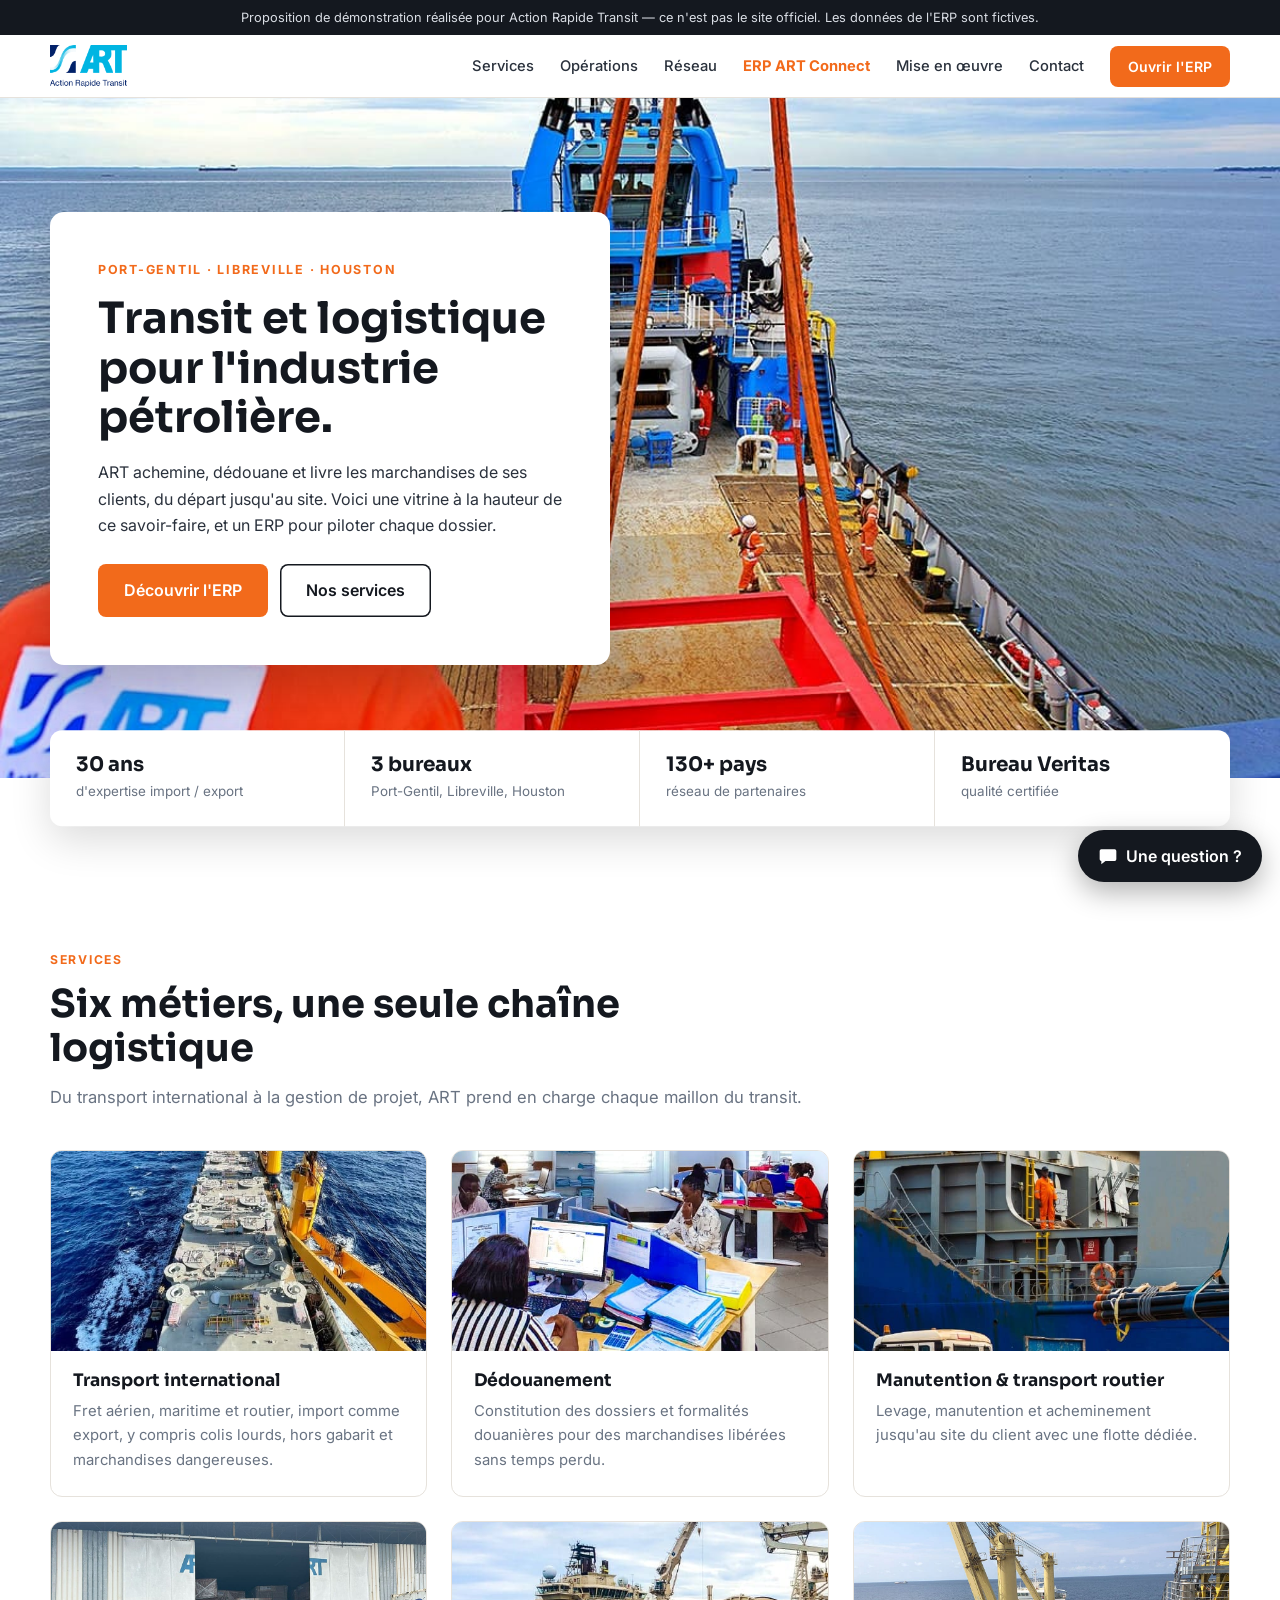
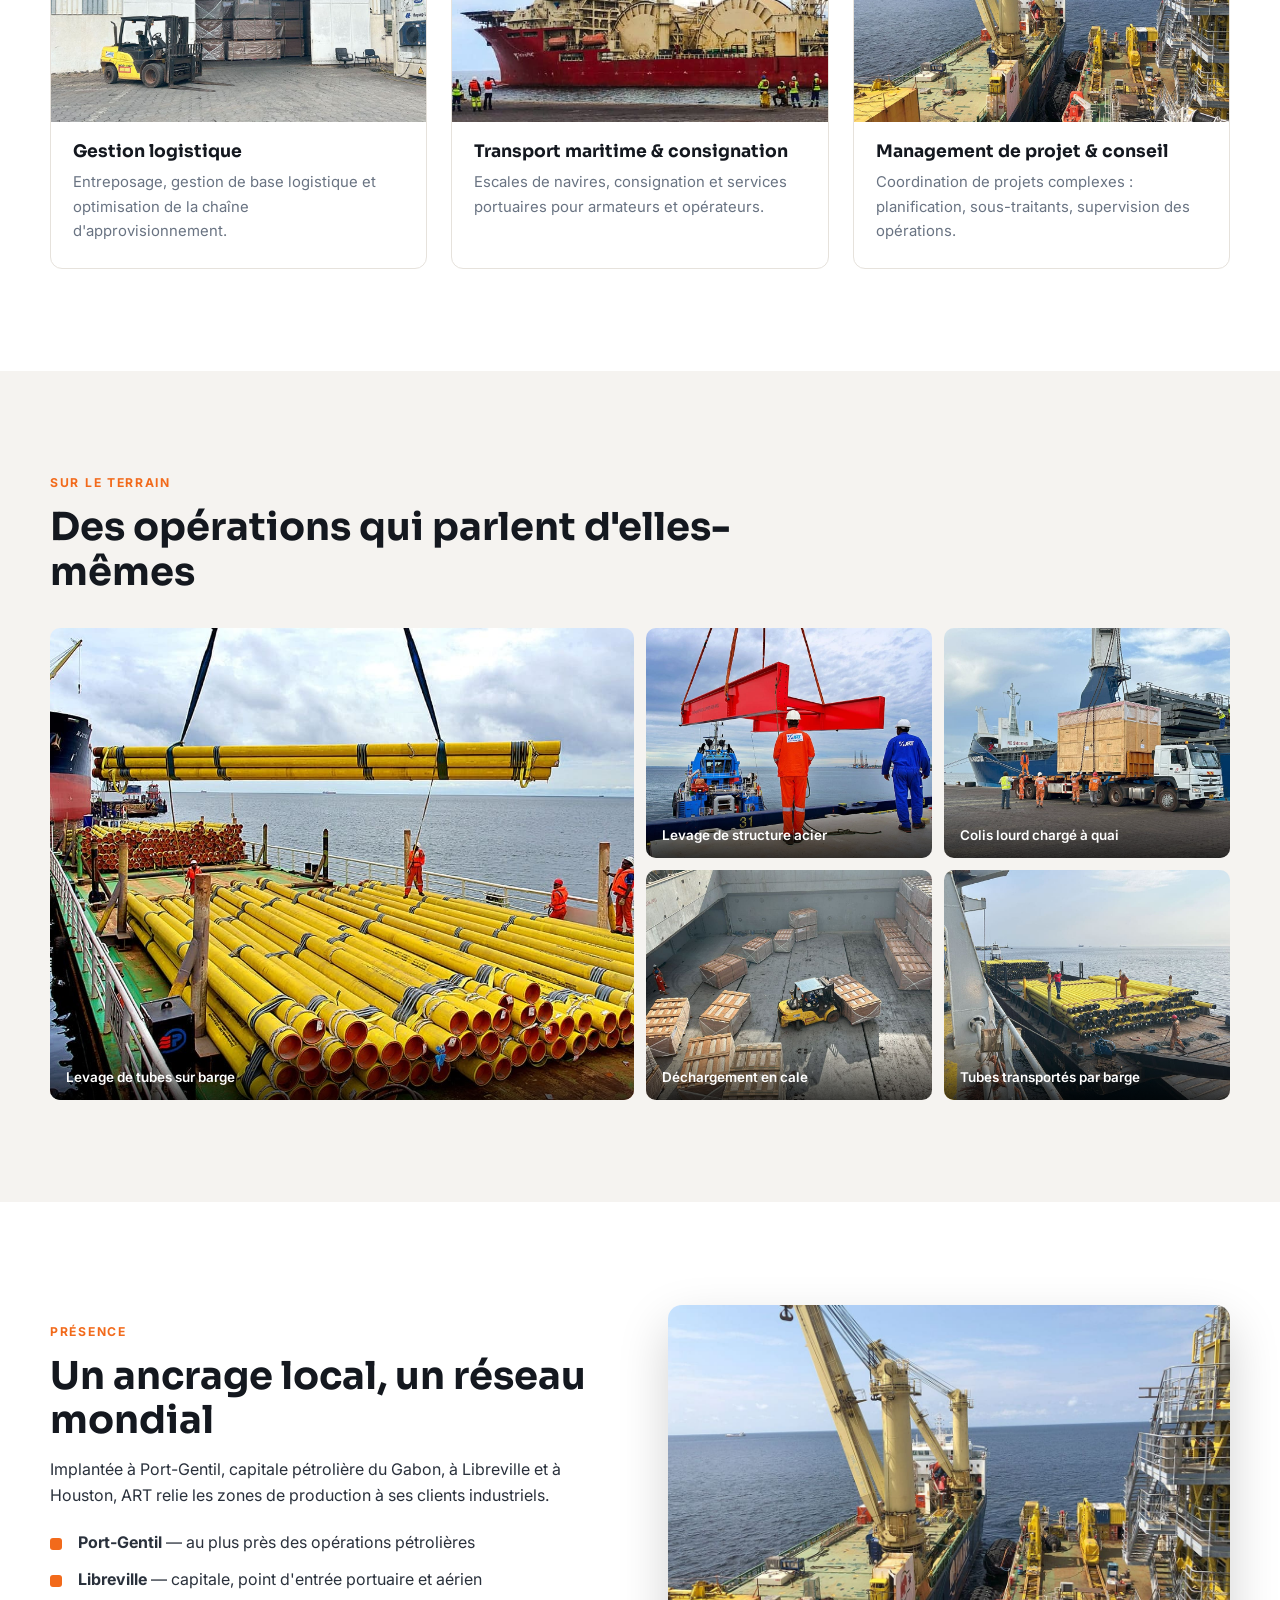
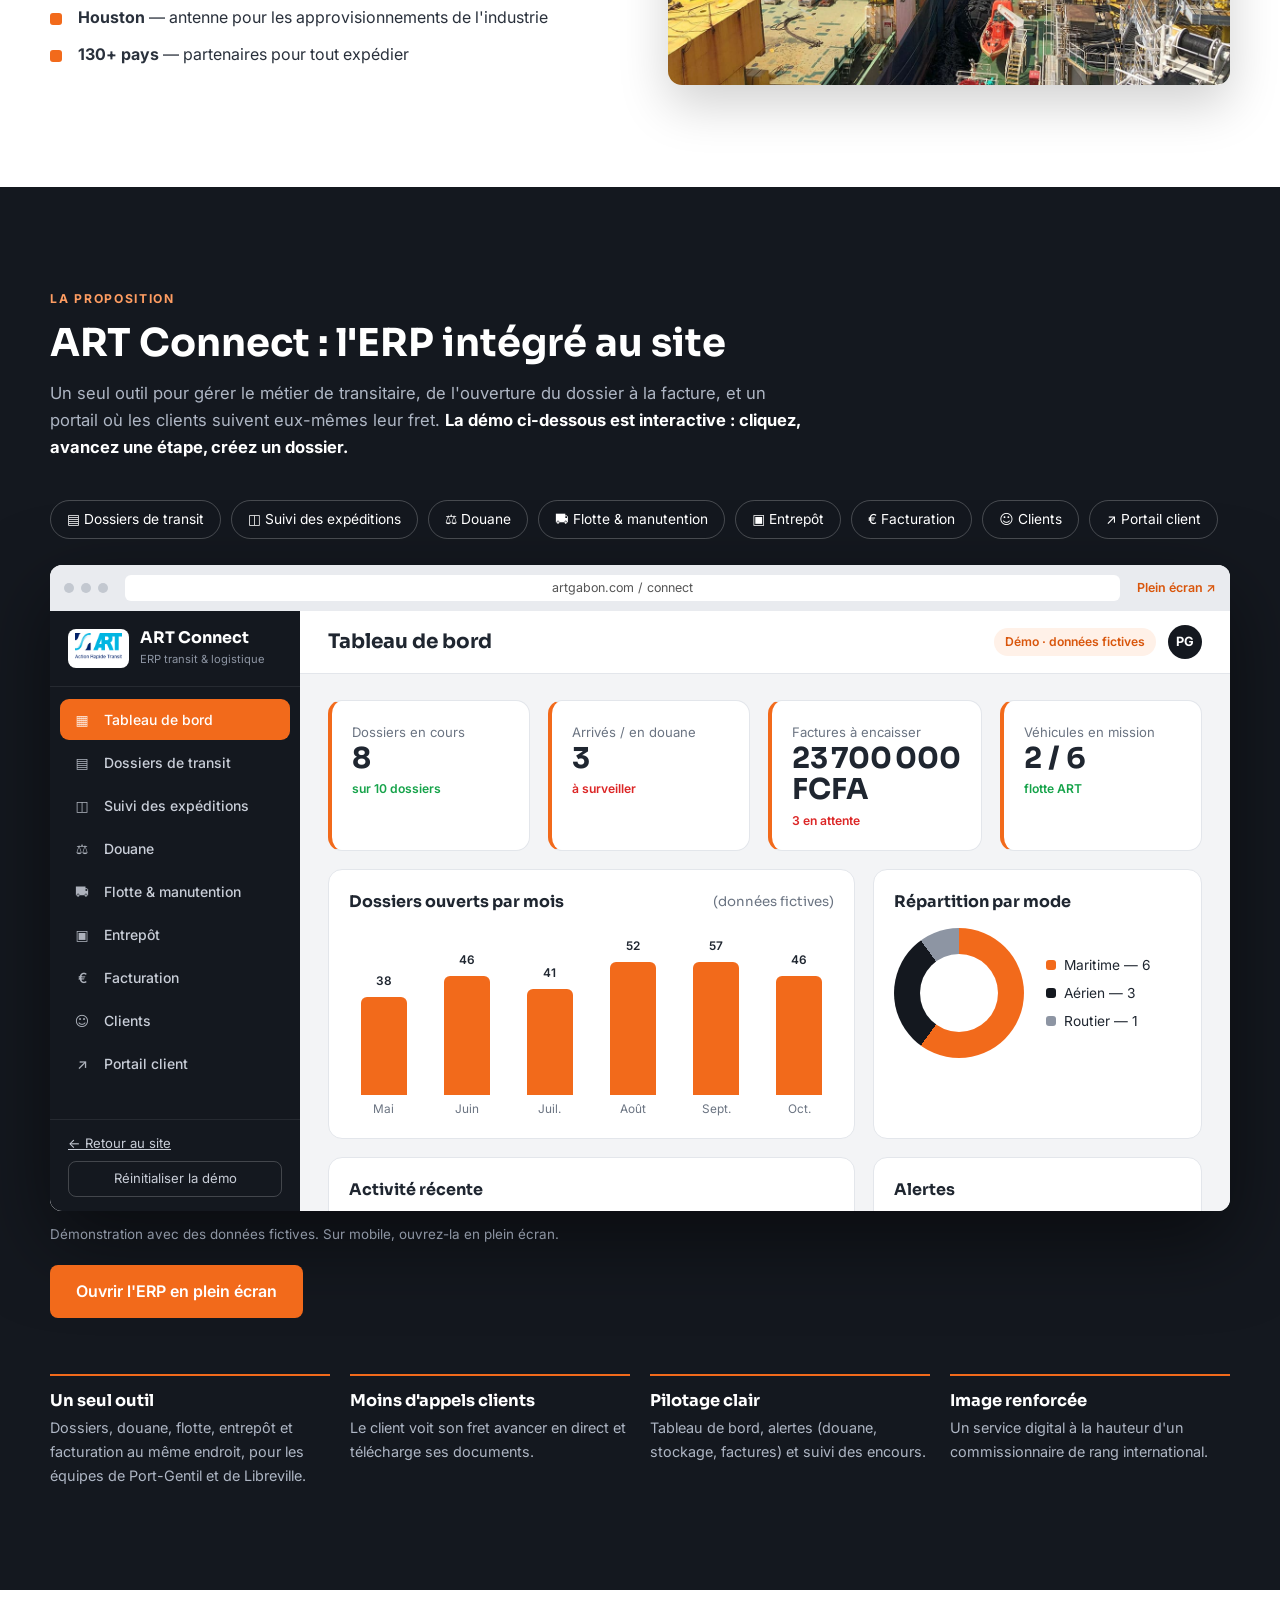
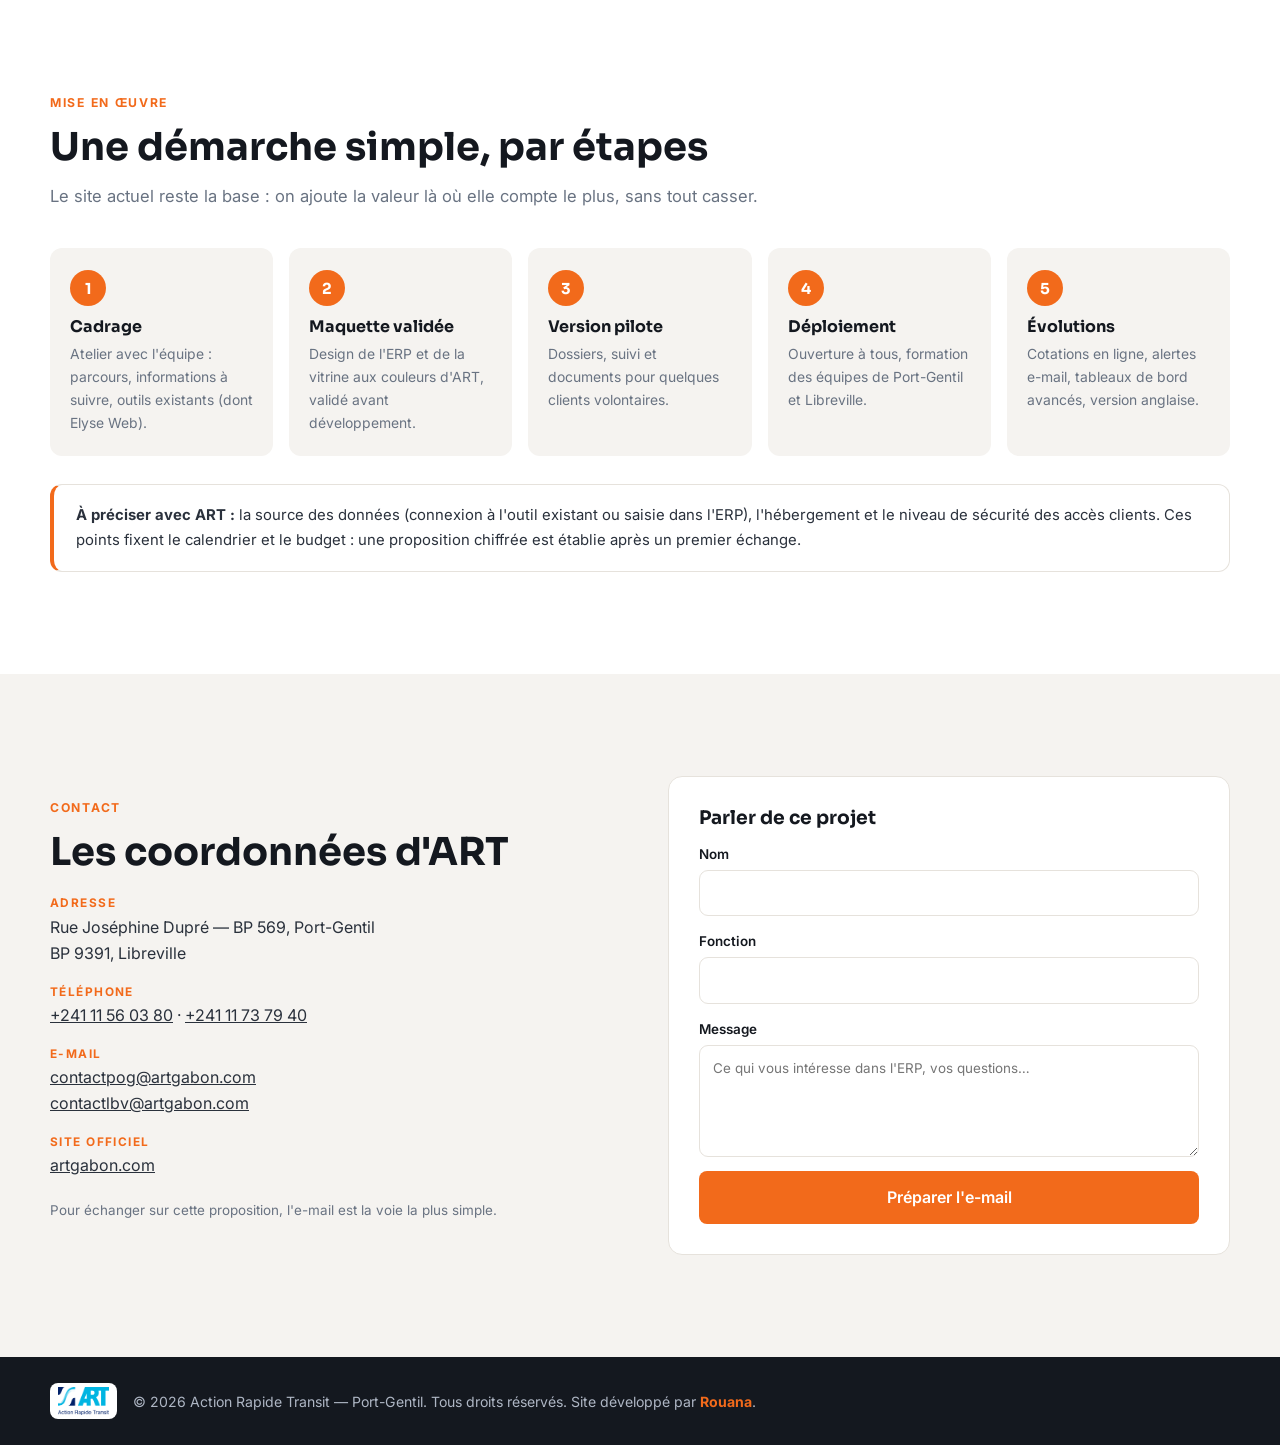
==== commit c717ef8a: "Refonte sobre + ERP ART Connect (dossiers, douane, flotte, entrepôt, facturation, portail client) Co" ====
--- a/index.html
+++ b/index.html
@@ -3,82 +3,76 @@
 <head>
 <meta charset="utf-8">
 <meta name="viewport" content="width=device-width, initial-scale=1">
-<title>ART Gabon — Transit & logistique, désormais connectés</title>
-<meta name="description" content="Proposition de refonte pour Action Rapide Transit (ART) : vitrine moderne et portail client « ART Connect » de suivi des expéditions, avec démonstration interactive.">
-<meta name="theme-color" content="#001440">
-<meta property="og:title" content="ART Gabon — Transit & logistique, désormais connectés">
-<meta property="og:description" content="Proposition : vitrine moderne + portail client ART Connect (suivi d'expéditions, documents, cotations). Démo interactive.">
+<title>ART Gabon — Transit & logistique avec ERP intégré</title>
+<meta name="description" content="Proposition pour Action Rapide Transit (ART) : site vitrine moderne et ERP « ART Connect » intégré pour gérer dossiers, douane, flotte, entrepôt et facturation. Démo interactive.">
+<meta name="theme-color" content="#ffffff">
+<meta property="og:title" content="ART Gabon — Transit & logistique avec ERP intégré">
+<meta property="og:description" content="Site vitrine + ERP ART Connect (dossiers, douane, flotte, entrepôt, facturation, portail client). Démo interactive.">
 <meta property="og:image" content="assets/img/hero.jpg">
 <link rel="icon" href="assets/img/logo.png">
 <link rel="preconnect" href="https://fonts.googleapis.com">
 <link rel="preconnect" href="https://fonts.gstatic.com" crossorigin>
-<link href="https://fonts.googleapis.com/css2?family=Manrope:wght@400;500;600;700;800&family=Sora:wght@500;600;700;800&display=swap" rel="stylesheet">
+<link href="https://fonts.googleapis.com/css2?family=Inter:wght@400;500;600;700&family=Sora:wght@600;700;800&display=swap" rel="stylesheet">
 <link rel="stylesheet" href="assets/css/style.css">
 </head>
 <body>
 
-<div class="proposal-bar">Proposition de démonstration réalisée pour <strong>Action Rapide Transit</strong> — ce n'est pas le site officiel. Les données du portail sont fictives.</div>
+<div class="proposal-bar">Proposition de démonstration réalisée pour Action Rapide Transit — ce n'est pas le site officiel. Les données de l'ERP sont fictives.</div>
 
-<header class="header" id="top">
-  <a class="brand" href="#accueil" aria-label="ART Gabon — accueil">
-    <span class="brand__logo"><img src="assets/img/logo.png" alt="Logo ART"></span>
-    <span class="brand__text"><strong>ART</strong><small>Action Rapide Transit</small></span>
-  </a>
+<header class="header">
+  <a class="brand" href="#accueil" aria-label="ART Gabon — accueil"><img src="assets/img/logo.png" alt="ART — Action Rapide Transit"></a>
   <nav class="nav" id="nav">
     <a href="#services">Services</a>
     <a href="#operations">Opérations</a>
     <a href="#reseau">Réseau</a>
-    <a href="#portail" class="nav__new">ART Connect <em>Nouveau</em></a>
+    <a href="#erp" class="nav__erp">ERP ART Connect</a>
     <a href="#mise-en-oeuvre">Mise en œuvre</a>
-    <a href="#contact" class="btn btn--sm">Nous contacter</a>
+    <a href="#contact">Contact</a>
   </nav>
+  <a href="erp.html" class="btn btn--sm header__cta">Ouvrir l'ERP</a>
   <button class="burger" id="burger" aria-label="Menu" aria-expanded="false"><span></span><span></span></button>
 </header>
 
 <main>
-<!-- HÉRO -->
 <section class="hero" id="accueil">
-  <div class="hero__bg"></div>
-  <div class="wrap hero__inner">
-    <p class="eyebrow reveal">Port-Gentil · Libreville · Houston</p>
-    <h1 class="reveal">Transit et logistique pour l'industrie pétrolière, <em>du départ jusqu'à la livraison.</em></h1>
-    <p class="lead reveal">Commissionnaire de transport, ART accompagne l’industrie pétrolière avec un vrai savoir-faire de terrain. Voici comment lui donner une vitrine à la hauteur de son métier — et un portail pour que ses clients suivent leur fret en direct.</p>
-    <div class="hero__cta reveal">
-      <a href="#portail" class="btn btn--accent">Essayer le portail client</a>
-      <a href="#services" class="btn btn--ghost">Découvrir les services</a>
-    </div>
-  </div>
-  <ul class="strip wrap reveal">
-    <li><b>30 ans</b><span>d'expertise en import / export</span></li>
-    <li><b>3 bureaux</b><span>Port-Gentil, Libreville, Houston</span></li>
-    <li><b>130+ pays</b><span>couverts par le réseau de partenaires</span></li>
-    <li><b>Bureau Veritas</b><span>qualité certifiée</span></li>
-  </ul>
-</section>
-
-<!-- SERVICES -->
-<section class="section" id="services">
-  <div class="wrap">
-    <p class="kicker">01 — Services</p>
-    <h2>Six métiers, une seule chaîne logistique</h2>
-    <p class="sub">Du transport international à la gestion de projet, ART prend en charge chaque maillon du transit.</p>
-    <div class="cards">
-      <article class="card reveal"><img src="assets/img/svc-international.jpg" alt="Cargo en mer" loading="lazy"><div><h3>Transport international</h3><p>Fret aérien, maritime et routier, en import comme en export, y compris colis lourds, hors gabarit et marchandises dangereuses.</p></div></article>
-      <article class="card reveal"><img src="assets/img/svc-bureau.jpg" alt="Équipe de transit au bureau" loading="lazy"><div><h3>Dédouanement</h3><p>Constitution des dossiers et formalités douanières, pour des marchandises libérées sans temps perdu.</p></div></article>
-      <article class="card reveal"><img src="assets/img/svc-routier.jpg" alt="Camion ART au pied d'un navire" loading="lazy"><div><h3>Manutention &amp; transport routier</h3><p>Levage, manutention et acheminement jusqu'au site du client avec une flotte dédiée.</p></div></article>
-      <article class="card reveal"><img src="assets/img/entrepot.jpg" alt="Entrepôt ART avec chariot élévateur" loading="lazy"><div><h3>Gestion logistique</h3><p>Entreposage, gestion de base logistique et optimisation de la chaîne d'approvisionnement.</p></div></article>
-      <article class="card reveal"><img src="assets/img/svc-maritime.jpg" alt="Navire de support offshore à quai" loading="lazy"><div><h3>Transport maritime &amp; consignation</h3><p>Escales de navires, consignation et services portuaires pour les armateurs et opérateurs.</p></div></article>
-      <article class="card reveal"><img src="assets/img/offshore.jpg" alt="Navires de construction offshore" loading="lazy"><div><h3>Management de projet &amp; conseil</h3><p>Coordination de projets complexes : planification, sous-traitants et supervision des opérations.</p></div></article>
+  <div class="hero__img"></div>
+  <div class="wrap hero__wrap">
+    <div class="hero__card">
+      <p class="eyebrow">Port-Gentil · Libreville · Houston</p>
+      <h1>Transit et logistique pour l'industrie pétrolière.</h1>
+      <p class="lead">ART achemine, dédouane et livre les marchandises de ses clients, du départ jusqu'au site. Voici une vitrine à la hauteur de ce savoir-faire, et un ERP pour piloter chaque dossier.</p>
+      <div class="hero__cta"><a href="erp.html" class="btn">Découvrir l'ERP</a><a href="#services" class="btn btn--ghost">Nos services</a></div>
     </div>
   </div>
 </section>
 
-<!-- OPÉRATIONS -->
-<section class="section section--dark" id="operations">
+<ul class="facts wrap">
+  <li><b>30 ans</b><span>d'expertise import / export</span></li>
+  <li><b>3 bureaux</b><span>Port-Gentil, Libreville, Houston</span></li>
+  <li><b>130+ pays</b><span>réseau de partenaires</span></li>
+  <li><b>Bureau Veritas</b><span>qualité certifiée</span></li>
+</ul>
+
+<section class="section" id="services">
   <div class="wrap">
-    <p class="kicker kicker--light">02 — Sur le terrain</p>
+    <p class="kicker">Services</p>
+    <h2>Six métiers, une seule chaîne logistique</h2>
+    <p class="sub">Du transport international à la gestion de projet, ART prend en charge chaque maillon du transit.</p>
+    <div class="cards">
+      <article class="card reveal"><img src="assets/img/svc-international.jpg" alt="Cargo en mer" loading="lazy"><div><h3>Transport international</h3><p>Fret aérien, maritime et routier, import comme export, y compris colis lourds, hors gabarit et marchandises dangereuses.</p></div></article>
+      <article class="card reveal"><img src="assets/img/svc-bureau.jpg" alt="Équipe de transit au bureau" loading="lazy"><div><h3>Dédouanement</h3><p>Constitution des dossiers et formalités douanières pour des marchandises libérées sans temps perdu.</p></div></article>
+      <article class="card reveal"><img src="assets/img/svc-routier.jpg" alt="Camion ART au pied d'un navire" loading="lazy"><div><h3>Manutention &amp; transport routier</h3><p>Levage, manutention et acheminement jusqu'au site du client avec une flotte dédiée.</p></div></article>
+      <article class="card reveal"><img src="assets/img/entrepot.jpg" alt="Entrepôt ART et chariot élévateur" loading="lazy"><div><h3>Gestion logistique</h3><p>Entreposage, gestion de base logistique et optimisation de la chaîne d'approvisionnement.</p></div></article>
+      <article class="card reveal"><img src="assets/img/svc-maritime.jpg" alt="Navire de support offshore à quai" loading="lazy"><div><h3>Transport maritime &amp; consignation</h3><p>Escales de navires, consignation et services portuaires pour armateurs et opérateurs.</p></div></article>
+      <article class="card reveal"><img src="assets/img/offshore.jpg" alt="Navires de construction offshore" loading="lazy"><div><h3>Management de projet &amp; conseil</h3><p>Coordination de projets complexes : planification, sous-traitants, supervision des opérations.</p></div></article>
+    </div>
+  </div>
+</section>
+
+<section class="section section--tint" id="operations">
+  <div class="wrap">
+    <p class="kicker">Sur le terrain</p>
     <h2>Des opérations qui parlent d'elles-mêmes</h2>
-    <p class="sub sub--light">Quelques moments de l'activité d'ART, au port et à bord.</p>
     <div class="gallery">
       <figure class="g g--big"><img src="assets/img/tubes-levage.jpg" alt="Levage de tubes pétroliers jaunes" loading="lazy"><figcaption>Levage de tubes sur barge</figcaption></figure>
       <figure class="g"><img src="assets/img/levage-acier.jpg" alt="Poutre rouge levée au-dessus d'un navire" loading="lazy"><figcaption>Levage de structure acier</figcaption></figure>
@@ -89,144 +83,69 @@
   </div>
 </section>
 
-<!-- RÉSEAU -->
 <section class="section" id="reseau">
   <div class="wrap two">
     <div class="reveal">
-      <p class="kicker">03 — Présence</p>
+      <p class="kicker">Présence</p>
       <h2>Un ancrage local, un réseau mondial</h2>
-      <p>Implantée à Port-Gentil, capitale pétrolière du Gabon, à Libreville et à Houston (États-Unis), ART relie les zones de production à ses clients industriels du monde entier.</p>
+      <p>Implantée à Port-Gentil, capitale pétrolière du Gabon, à Libreville et à Houston, ART relie les zones de production à ses clients industriels.</p>
       <ul class="ticks">
-        <li><b>Port-Gentil</b> — siège, au plus près des opérations pétrolières</li>
-        <li><b>Libreville</b> — capitale et point d'entrée portuaire et aérien</li>
-        <li><b>Houston</b> — antenne stratégique pour les approvisionnements de l'industrie</li>
-        <li><b>Partenaires dans plus de 130 pays</b> — un réseau pour tout expédier</li>
+        <li><b>Port-Gentil</b> — au plus près des opérations pétrolières</li>
+        <li><b>Libreville</b> — capitale, point d'entrée portuaire et aérien</li>
+        <li><b>Houston</b> — antenne pour les approvisionnements de l'industrie</li>
+        <li><b>130+ pays</b> — partenaires pour tout expédier</li>
       </ul>
     </div>
-    <div class="route-art reveal" aria-hidden="true">
-      <svg viewBox="0 0 520 300">
-        <defs><linearGradient id="g1" x1="0" x2="1"><stop offset="0" stop-color="#00b4e2"/><stop offset="1" stop-color="#7be0ff"/></linearGradient></defs>
-        <rect width="520" height="300" rx="18" fill="#001a52"/>
-        <g stroke="#ffffff" stroke-opacity=".07"><path d="M0 75H520M0 150H520M0 225H520M130 0V300M260 0V300M390 0V300"/></g>
-        <path d="M70 90 C 200 10, 320 20, 400 190" fill="none" stroke="url(#g1)" stroke-width="3" stroke-dasharray="3 8" stroke-linecap="round"/>
-        <path d="M400 190 L 430 215" fill="none" stroke="#00b4e2" stroke-width="3" stroke-dasharray="3 8"/>
-        <g fill="#00b4e2"><circle cx="70" cy="90" r="9"/><circle cx="400" cy="190" r="9"/><circle cx="430" cy="215" r="9"/></g>
-        <g fill="#fff" font-family="Sora,sans-serif" font-size="14" font-weight="600"><text x="46" y="122">Houston</text><text x="296" y="172">Libreville</text><text x="404" y="248">Port-Gentil</text></g>
-        <circle cx="400" cy="190" r="18" fill="none" stroke="#00b4e2" stroke-opacity=".4"/><circle cx="430" cy="215" r="18" fill="none" stroke="#00b4e2" stroke-opacity=".4"/>
-      </svg>
+    <div class="photo reveal"><img src="assets/img/offshore.jpg" alt="Opérations offshore au large du Gabon" loading="lazy"></div>
+  </div>
+</section>
+
+<section class="section section--dark" id="erp">
+  <div class="wrap">
+    <p class="kicker kicker--light">La proposition</p>
+    <h2>ART Connect : l'ERP intégré au site</h2>
+    <p class="sub sub--light">Un seul outil pour gérer le métier de transitaire, de l'ouverture du dossier à la facture, et un portail où les clients suivent eux-mêmes leur fret. <strong>La démo ci-dessous est interactive : cliquez, avancez une étape, créez un dossier.</strong></p>
+
+    <div class="mods reveal">
+      <span>▤ Dossiers de transit</span><span>◫ Suivi des expéditions</span><span>⚖ Douane</span><span>⛟ Flotte &amp; manutention</span><span>▣ Entrepôt</span><span>€ Facturation</span><span>☺ Clients</span><span>↗ Portail client</span>
+    </div>
+
+    <div class="browser reveal">
+      <div class="browser__bar"><i></i><i></i><i></i><span>artgabon.com / connect</span><a href="erp.html" target="_blank" rel="noopener">Plein écran ↗</a></div>
+      <iframe src="erp.html" title="Démonstration de l'ERP ART Connect" loading="lazy"></iframe>
+    </div>
+    <p class="hint hint--light">Démonstration avec des données fictives. Sur mobile, ouvrez-la en plein écran.</p>
+    <a href="erp.html" class="btn btn--wide">Ouvrir l'ERP en plein écran</a>
+
+    <div class="benefits">
+      <div class="reveal"><h4>Un seul outil</h4><p>Dossiers, douane, flotte, entrepôt et facturation au même endroit, pour les équipes de Port-Gentil et de Libreville.</p></div>
+      <div class="reveal"><h4>Moins d'appels clients</h4><p>Le client voit son fret avancer en direct et télécharge ses documents.</p></div>
+      <div class="reveal"><h4>Pilotage clair</h4><p>Tableau de bord, alertes (douane, stockage, factures) et suivi des encours.</p></div>
+      <div class="reveal"><h4>Image renforcée</h4><p>Un service digital à la hauteur d'un commissionnaire de rang international.</p></div>
     </div>
   </div>
 </section>
 
-<!-- PORTAIL -->
-<section class="section section--portal" id="portail">
+<section class="section" id="mise-en-oeuvre">
   <div class="wrap">
-    <p class="kicker">04 — La proposition</p>
-    <h2>ART Connect : le portail client et l'outil de gestion</h2>
-    <p class="sub">Aujourd'hui, le suivi passe par une page de tracking. Demain, chaque client a son espace : ses expéditions, ses documents, ses demandes — et ART pilote tous les dossiers depuis un seul tableau de bord. <strong>Essayez la démonstration ci-dessous : elle est interactive.</strong></p>
-
-    <div class="demo-note">Démonstration — dossiers, clients et chiffres fictifs. Passez de la <b>vue client</b> à la <b>vue ART (back-office)</b> : une étape avancée côté ART apparaît aussitôt côté client.</div>
-
-    <div class="app" id="app">
-      <div class="app__top">
-        <div class="app__brand"><img src="assets/img/logo.png" alt=""><span>ART Connect</span></div>
-        <div class="switch" role="tablist" aria-label="Choix de la vue">
-          <button role="tab" class="is-on" data-role="client" aria-selected="true">Vue client</button>
-          <button role="tab" data-role="staff" aria-selected="false">Vue ART · back-office</button>
-        </div>
-      </div>
-
-      <!-- Vue client -->
-      <div class="view" id="view-client">
-        <nav class="tabs" role="tablist">
-          <button class="is-on" data-tab="dash">Tableau de bord</button>
-          <button data-tab="track">Suivi d'expédition</button>
-          <button data-tab="docs">Documents</button>
-          <button data-tab="quote">Demande de cotation</button>
-        </nav>
-        <div class="who">Connecté : <b>Société Démo Pétrole</b> · client fictif</div>
-
-        <div class="pane is-on" id="pane-dash">
-          <div class="kpis" id="kpis"></div>
-          <h3 class="ph">Mes expéditions</h3>
-          <div class="tablewrap"><table class="tbl" id="ship-table"><thead><tr><th>Référence</th><th>Marchandise</th><th>Trajet</th><th>Mode</th><th>Statut</th><th></th></tr></thead><tbody></tbody></table></div>
-        </div>
-
-        <div class="pane" id="pane-track">
-          <form class="trackform" id="trackform">
-            <label for="trackref">Numéro de suivi</label>
-            <div class="trackrow"><input id="trackref" list="refs" placeholder="Ex. ART-26-0412" autocomplete="off"><datalist id="refs"></datalist><button class="btn btn--accent" type="submit">Suivre</button></div>
-            <p class="hint">Astuce : essayez <button type="button" class="linkbtn" data-ref="ART-26-0412">ART-26-0412</button>, <button type="button" class="linkbtn" data-ref="ART-26-0418">ART-26-0418</button> ou <button type="button" class="linkbtn" data-ref="ART-26-0397">ART-26-0397</button>.</p>
-          </form>
-          <div id="trackresult" class="trackresult"></div>
-        </div>
-
-        <div class="pane" id="pane-docs">
-          <h3 class="ph">Documents d'expédition</h3>
-          <p class="hint">Tous les documents de vos dossiers, au même endroit, à tout moment.</p>
-          <ul class="docs" id="doclist"></ul>
-        </div>
-
-        <div class="pane" id="pane-quote">
-          <h3 class="ph">Demander une cotation</h3>
-          <form class="quote" id="quoteform">
-            <label>Mode de transport<select name="mode"><option>Maritime</option><option>Aérien</option><option>Routier</option><option>Multimodal</option></select></label>
-            <label>Origine<input name="from" placeholder="Ex. Houston, USA" required></label>
-            <label>Destination<input name="to" placeholder="Ex. Port-Gentil" required></label>
-            <label>Nature de la marchandise<input name="what" placeholder="Ex. tubes, équipements, conteneur 40'" required></label>
-            <label>Poids / volume estimé<input name="size" placeholder="Ex. 18 t · 40 m³"></label>
-            <label class="full">Précisions<textarea name="note" rows="3" placeholder="Hors gabarit, matières dangereuses, date souhaitée…"></textarea></label>
-            <div class="full"><button class="btn btn--accent" type="submit">Envoyer la demande</button></div>
-          </form>
-          <div class="okmsg" id="quoteok" hidden></div>
-        </div>
-      </div>
-
-      <!-- Vue ART -->
-      <div class="view" id="view-staff" hidden>
-        <div class="who">Connecté : <b>Équipe ART — Port-Gentil</b> · compte fictif</div>
-        <div class="kpis" id="kpis-staff"></div>
-        <div class="staffhead">
-          <h3 class="ph">Dossiers en cours</h3>
-          <div class="chips" id="filters"></div>
-        </div>
-        <div class="tablewrap"><table class="tbl" id="staff-table"><thead><tr><th>Dossier</th><th>Client</th><th>Trajet</th><th>Étape</th><th>Action</th></tr></thead><tbody></tbody></table></div>
-        <p class="hint">« Avancer l'étape » met à jour le suivi visible par le client, en temps réel, sans appel ni e-mail. <button class="linkbtn" id="reset-demo">Réinitialiser la démo</button></p>
-      </div>
-    </div>
-
-    <h3 class="ph ph--center">Ce que le portail apporte</h3>
-    <div class="benefits">
-      <div class="reveal"><span class="ico">⏱</span><h4>Moins d'appels, plus de réactivité</h4><p>Le client voit lui-même où est son fret : l'équipe se concentre sur les opérations.</p></div>
-      <div class="reveal"><span class="ico">📄</span><h4>Documents centralisés</h4><p>Connaissements, factures, déclarations : accessibles à tout moment, plus d'échanges de pièces jointes.</p></div>
-      <div class="reveal"><span class="ico">📊</span><h4>Pilotage des dossiers</h4><p>Un tableau de bord pour toute l'équipe : étapes, retards, volumes par bureau.</p></div>
-      <div class="reveal"><span class="ico">🤝</span><h4>Image de marque renforcée</h4><p>Un service digital à la hauteur d'un commissionnaire de rang international.</p></div>
-    </div>
+    <p class="kicker">Mise en œuvre</p>
+    <h2>Une démarche simple, par étapes</h2>
+    <p class="sub">Le site actuel reste la base : on ajoute la valeur là où elle compte le plus, sans tout casser.</p>
+    <ol class="steps">
+      <li class="reveal"><span>1</span><h4>Cadrage</h4><p>Atelier avec l'équipe : parcours, informations à suivre, outils existants (dont Elyse Web).</p></li>
+      <li class="reveal"><span>2</span><h4>Maquette validée</h4><p>Design de l'ERP et de la vitrine aux couleurs d'ART, validé avant développement.</p></li>
+      <li class="reveal"><span>3</span><h4>Version pilote</h4><p>Dossiers, suivi et documents pour quelques clients volontaires.</p></li>
+      <li class="reveal"><span>4</span><h4>Déploiement</h4><p>Ouverture à tous, formation des équipes de Port-Gentil et Libreville.</p></li>
+      <li class="reveal"><span>5</span><h4>Évolutions</h4><p>Cotations en ligne, alertes e-mail, tableaux de bord avancés, version anglaise.</p></li>
+    </ol>
+    <div class="note-box reveal"><b>À préciser avec ART :</b> la source des données (connexion à l'outil existant ou saisie dans l'ERP), l'hébergement et le niveau de sécurité des accès clients. Ces points fixent le calendrier et le budget : une proposition chiffrée est établie après un premier échange.</div>
   </div>
 </section>
 
-<!-- MISE EN ŒUVRE -->
-<section class="section" id="mise-en-oeuvre">
-  <div class="wrap">
-    <p class="kicker">05 — Mise en œuvre</p>
-    <h2>Une démarche simple, par étapes</h2>
-    <p class="sub">Le site actuel est conservé comme base : on ajoute la valeur là où elle compte le plus, sans tout casser.</p>
-    <ol class="steps">
-      <li class="reveal"><span>1</span><h4>Cadrage</h4><p>Atelier avec l'équipe : parcours clients, informations à afficher, outils déjà utilisés (dont Elyse Web).</p></li>
-      <li class="reveal"><span>2</span><h4>Maquette validée</h4><p>Design du portail et de la vitrine aux couleurs d'ART, validé avant tout développement.</p></li>
-      <li class="reveal"><span>3</span><h4>Version pilote</h4><p>Suivi d'expéditions et documents pour quelques clients volontaires.</p></li>
-      <li class="reveal"><span>4</span><h4>Déploiement</h4><p>Ouverture à tous les clients, formation des équipes de Port-Gentil et Libreville.</p></li>
-      <li class="reveal"><span>5</span><h4>Évolutions</h4><p>Cotations en ligne, alertes e-mail, tableaux de bord avancés, version anglaise.</p></li>
-    </ol>
-    <div class="note-box reveal"><b>À préciser avec ART :</b> la source des données de suivi (connexion à l'outil existant ou saisie dans le back-office), l'hébergement et le niveau de sécurité attendu pour les accès clients. Ces points déterminent le calendrier et le budget : une proposition chiffrée est établie après un premier échange.</div>
-  </div>
-</section>
-
-<!-- CONTACT -->
-<section class="section section--dark" id="contact">
+<section class="section section--tint" id="contact">
   <div class="wrap two">
     <div class="reveal">
-      <p class="kicker kicker--light">06 — Contact</p>
+      <p class="kicker">Contact</p>
       <h2>Les coordonnées d'ART</h2>
       <ul class="contact">
         <li><b>Adresse</b>Rue Joséphine Dupré — BP 569, Port-Gentil<br>BP 9391, Libreville</li>
@@ -234,14 +153,14 @@
         <li><b>E-mail</b><a href="mailto:contactpog@artgabon.com">contactpog@artgabon.com</a><br><a href="mailto:contactlbv@artgabon.com">contactlbv@artgabon.com</a></li>
         <li><b>Site officiel</b><a href="https://artgabon.com" target="_blank" rel="noopener">artgabon.com</a></li>
       </ul>
-      <p class="hint hint--light">Pour échanger sur cette proposition, la réponse par e-mail est la voie la plus simple.</p>
+      <p class="hint">Pour échanger sur cette proposition, l'e-mail est la voie la plus simple.</p>
     </div>
-    <form class="quote quote--dark reveal" id="contact-form" data-mail="contactpog@artgabon.com">
+    <form class="form reveal" id="contact-form" data-mail="contactpog@artgabon.com">
       <h3>Parler de ce projet</h3>
       <label>Nom<input name="nom" required></label>
       <label>Fonction<input name="fonction"></label>
-      <label>Message<textarea name="msg" rows="4" placeholder="Ce qui vous intéresse dans le portail, vos questions…"></textarea></label>
-      <button class="btn btn--accent" type="submit">Préparer l'e-mail</button>
+      <label>Message<textarea name="msg" rows="4" placeholder="Ce qui vous intéresse dans l'ERP, vos questions…"></textarea></label>
+      <button class="btn" type="submit">Préparer l'e-mail</button>
     </form>
   </div>
 </section>
@@ -249,15 +168,14 @@
 
 <footer class="footer">
   <div class="wrap footer__in">
-    <span class="brand__logo"><img src="assets/img/logo.png" alt="Logo ART"></span>
+    <img src="assets/img/logo.png" alt="Logo ART">
     <p>© 2026 Action Rapide Transit — Port-Gentil. Tous droits réservés. Site développé par <strong>Rouana</strong>.</p>
   </div>
 </footer>
 
-<!-- Assistant -->
-<button class="chat__fab" id="chat-fab" aria-label="Une question ?"><svg viewBox="0 0 24 24" width="22" height="22" fill="currentColor"><path d="M4 4h16a2 2 0 0 1 2 2v10a2 2 0 0 1-2 2H9l-5 4v-4a2 2 0 0 1-2-2V6a2 2 0 0 1 2-2z"/></svg><span>Une question ?</span></button>
+<button class="chat__fab" id="chat-fab" aria-label="Une question ?"><svg viewBox="0 0 24 24" width="20" height="20" fill="currentColor"><path d="M4 4h16a2 2 0 0 1 2 2v10a2 2 0 0 1-2 2H9l-5 4v-4a2 2 0 0 1-2-2V6a2 2 0 0 1 2-2z"/></svg><span>Une question ?</span></button>
 <section class="chat" id="chat" hidden aria-label="Assistant ART">
-  <header><span class="brand__logo"><img src="assets/img/logo.png" alt=""></span><div><b>Assistant ART</b><small>Assistant programmé · réponses instantanées</small></div><button id="chat-x" aria-label="Fermer">×</button></header>
+  <header><img src="assets/img/logo.png" alt=""><div><b>Assistant ART</b><small>Assistant programmé · réponses instantanées</small></div><button id="chat-x" aria-label="Fermer">×</button></header>
   <div class="chat__log" id="chat-log"></div>
   <div class="chat__chips" id="chat-chips"></div>
   <form id="chat-form"><input id="chat-in" placeholder="Posez votre question…" autocomplete="off"><button aria-label="Envoyer">➤</button></form>
--- a/assets/css/style.css
+++ b/assets/css/style.css
@@ -1,237 +1,144 @@
-:root{
-  --navy:#002266; --ink:#001440; --night:#000e2e; --cyan:#00b4e2; --cyan-2:#7be0ff;
-  --bg:#f4f8fc; --white:#fff; --text:#1c2a44; --muted:#5b6b86; --line:#dbe5f0;
-  --ok:#14a36b; --warn:#f2a100; --radius:16px; --shadow:0 14px 40px rgba(0,34,102,.12);
-}
+:root{--ink:#14181f;--text:#2a313c;--muted:#697382;--acc:#f26a1b;--acc-d:#d9560c;--tint:#f5f3f0;--line:#e6e2dc}
 *{box-sizing:border-box;margin:0}
-html{scroll-behavior:smooth;scroll-padding-top:90px}
-body{font-family:Manrope,system-ui,sans-serif;color:var(--text);background:var(--white);line-height:1.6;overflow-x:hidden}
-img{max-width:100%;display:block}
-a{color:inherit}
-h1,h2,h3,h4{font-family:Sora,sans-serif;line-height:1.15;color:var(--navy)}
+html{scroll-behavior:smooth;scroll-padding-top:84px}
+body{font-family:Inter,system-ui,sans-serif;color:var(--text);background:#fff;line-height:1.65;overflow-x:hidden}
+img{max-width:100%;display:block}a{color:inherit}
+h1,h2,h3,h4{font-family:Sora,sans-serif;color:var(--ink);line-height:1.15}
 .wrap{width:min(1180px,100% - 40px);margin-inline:auto}
-button,input,select,textarea{font:inherit}
+button,input,textarea{font:inherit}
 
-.proposal-bar{background:var(--cyan);color:var(--night);font-size:.82rem;text-align:center;padding:7px 14px;font-weight:600}
-
-/* Header */
-.header{position:sticky;top:0;z-index:50;display:flex;align-items:center;justify-content:space-between;padding:10px max(20px,calc((100% - 1180px)/2));background:rgba(0,14,46,.92);backdrop-filter:blur(10px)}
-.brand{display:flex;align-items:center;gap:12px;text-decoration:none;color:#fff}
-.brand__logo{background:#fff;border-radius:10px;padding:5px 8px;display:grid;place-items:center}
-.brand__logo img{height:30px;width:auto}
-.brand__text strong{font:800 1.15rem Sora,sans-serif;display:block;line-height:1;letter-spacing:.04em}
-.brand__text small{font-size:.66rem;letter-spacing:.14em;text-transform:uppercase;color:var(--cyan-2)}
-.nav{display:flex;align-items:center;gap:26px}
-.nav a{color:#dce8ff;text-decoration:none;font-weight:600;font-size:.92rem}
-.nav a:hover{color:#fff}
-.nav__new em{font-style:normal;background:var(--cyan);color:var(--night);font-size:.64rem;font-weight:800;padding:2px 7px;border-radius:99px;margin-left:5px;text-transform:uppercase}
-.burger{display:none;background:none;border:0;width:40px;height:40px;cursor:pointer;position:relative}
-.burger span{position:absolute;left:8px;right:8px;height:2px;background:#fff;transition:.25s}
+.proposal-bar{background:var(--ink);color:#d9dde4;font-size:.8rem;text-align:center;padding:7px 14px}
+.header{position:sticky;top:0;z-index:50;display:flex;align-items:center;gap:26px;padding:10px max(20px,calc((100% - 1180px)/2));background:rgba(255,255,255,.96);backdrop-filter:blur(10px);border-bottom:1px solid var(--line)}
+.brand img{height:42px;width:auto}
+.nav{display:flex;gap:26px;margin-left:auto}
+.nav a{text-decoration:none;font-weight:500;font-size:.92rem;color:var(--text)}
+.nav a:hover{color:var(--acc)}
+.nav__erp{color:var(--acc)!important;font-weight:700!important}
+.btn{display:inline-block;border:0;border-radius:8px;padding:13px 26px;font-weight:600;text-decoration:none;cursor:pointer;background:var(--acc);color:#fff;transition:.2s}
+.btn:hover{background:var(--acc-d)}
+.btn--sm{padding:9px 18px;font-size:.88rem}
+.btn--ghost{background:#fff;color:var(--ink);box-shadow:inset 0 0 0 1.5px var(--ink)}
+.btn--ghost:hover{background:var(--ink);color:#fff}
+.btn--wide{margin-top:8px}
+.burger{display:none;background:none;border:0;width:40px;height:40px;cursor:pointer;position:relative;margin-left:auto}
+.burger span{position:absolute;left:8px;right:8px;height:2px;background:var(--ink)}
 .burger span:first-child{top:16px}.burger span:last-child{top:24px}
 
-/* Buttons */
-.btn{display:inline-block;border:0;border-radius:99px;padding:13px 26px;font-weight:700;text-decoration:none;cursor:pointer;background:var(--navy);color:#fff;transition:.2s}
-.btn--sm{padding:9px 18px;font-size:.88rem;background:var(--cyan);color:var(--night)!important}
-.btn--accent{background:var(--cyan);color:var(--night)}
-.btn--accent:hover{background:var(--cyan-2);transform:translateY(-1px)}
-.btn--ghost{background:transparent;color:#fff;box-shadow:inset 0 0 0 2px rgba(255,255,255,.45)}
-.btn--ghost:hover{box-shadow:inset 0 0 0 2px #fff}
+.hero{position:relative;min-height:min(78vh,680px);display:flex;align-items:center}
+.hero__img{position:absolute;inset:0;background:url(../img/hero.jpg) 70% center/cover}
+.hero__wrap{position:relative;padding:60px 0}
+.hero__card{background:#fff;border-radius:14px;padding:clamp(26px,4vw,48px);max-width:560px;box-shadow:0 24px 60px rgba(0,0,0,.25)}
+.eyebrow{color:var(--acc);font-weight:700;font-size:.78rem;letter-spacing:.14em;text-transform:uppercase;margin-bottom:14px}
+.hero h1{font-size:clamp(1.8rem,3.6vw,2.7rem);font-weight:700}
+.lead{margin:16px 0 26px;color:var(--text)}
+.hero__cta{display:flex;gap:12px;flex-wrap:wrap}
+.facts{list-style:none;padding:0;display:grid;grid-template-columns:repeat(4,1fr);gap:0;transform:translateY(-50%);background:#fff;border-radius:12px;box-shadow:0 14px 40px rgba(0,0,0,.14);position:relative;margin-bottom:-26px}
+.facts li{padding:22px 26px;border-right:1px solid var(--line)}.facts li:last-child{border:0}
+.facts b{display:block;font:700 1.25rem Sora,sans-serif;color:var(--ink)}.facts span{font-size:.84rem;color:var(--muted)}
 
-/* Hero */
-.hero{position:relative;color:#fff;padding:clamp(70px,11vw,140px) 0 0;overflow:hidden;background:var(--night)}
-.hero__bg{position:absolute;inset:0;background:linear-gradient(90deg,rgba(0,14,46,.97) 0%,rgba(0,14,46,.92) 50%,rgba(0,14,46,.62) 78%,rgba(0,14,46,.35) 100%),url(../img/hero.jpg) 75% center/cover}
-.hero__inner{position:relative;max-width:1180px}
-.eyebrow{color:var(--cyan-2);font-weight:700;letter-spacing:.16em;text-transform:uppercase;font-size:.8rem;margin-bottom:18px}
-.hero h1{color:#fff;font-size:clamp(2rem,4.8vw,3.6rem);max-width:15em;font-weight:700}
-.hero h1 em{font-style:normal;color:var(--cyan-2)}
-.lead{max-width:40em;margin:22px 0 32px;font-size:1.08rem;color:#d3e0f7}
-.hero__cta{display:flex;gap:14px;flex-wrap:wrap}
-.strip{position:relative;list-style:none;display:grid;grid-template-columns:repeat(4,1fr);gap:1px;margin-top:70px;padding:0;background:rgba(255,255,255,.12);border-radius:16px 16px 0 0;overflow:hidden}
-.strip li{background:rgba(0,14,46,.78);backdrop-filter:blur(8px);padding:22px 24px}
-.strip b{display:block;font:700 1.35rem Sora,sans-serif;color:var(--cyan)}
-.strip span{font-size:.85rem;color:#c5d6f2}
-
-/* Sections */
-.section{padding:clamp(60px,8vw,110px) 0}
-.section--dark{background:var(--night);color:#d3e0f7}
+.section{padding:clamp(60px,8vw,104px) 0}
+.section--tint{background:var(--tint)}
+.section--dark{background:var(--ink);color:#c9ced8}
 .section--dark h2{color:#fff}
-.section--portal{background:var(--bg)}
-.kicker{font-weight:800;letter-spacing:.14em;text-transform:uppercase;font-size:.78rem;color:var(--cyan);margin-bottom:12px}
-.kicker--light{color:var(--cyan-2)}
-h2{font-size:clamp(1.7rem,3.4vw,2.6rem);margin-bottom:14px;max-width:20em}
-.sub{max-width:46em;color:var(--muted);font-size:1.05rem;margin-bottom:42px}
-.sub--light{color:#b9cae8}
+.kicker{font-weight:700;letter-spacing:.14em;text-transform:uppercase;font-size:.76rem;color:var(--acc);margin-bottom:12px}
+.kicker--light{color:#ff9d62}
+h2{font-size:clamp(1.65rem,3.2vw,2.4rem);margin-bottom:14px;max-width:20em}
+.sub{max-width:46em;color:var(--muted);font-size:1.04rem;margin-bottom:38px}
+.sub--light{color:#aeb6c4}.sub--light strong{color:#fff}
 .two{display:grid;grid-template-columns:1fr 1fr;gap:56px;align-items:center}
 
 .cards{display:grid;grid-template-columns:repeat(3,1fr);gap:24px}
-.card{background:#fff;border-radius:var(--radius);overflow:hidden;box-shadow:var(--shadow);transition:.3s;display:flex;flex-direction:column}
-.card:hover{transform:translateY(-6px)}
-.card img{height:190px;width:100%;object-fit:cover}
-.card div{padding:22px 24px 26px}
-.card h3{font-size:1.12rem;margin-bottom:8px}
-.card p{color:var(--muted);font-size:.95rem}
+.card{background:#fff;border:1px solid var(--line);border-radius:12px;overflow:hidden;transition:.3s}
+.card:hover{transform:translateY(-5px);box-shadow:0 18px 40px rgba(0,0,0,.1)}
+.card img{height:200px;width:100%;object-fit:cover}
+.card div{padding:20px 22px 24px}
+.card h3{font-size:1.08rem;margin-bottom:8px}
+.card p{color:var(--muted);font-size:.93rem}
 
-.gallery{display:grid;grid-template-columns:repeat(4,1fr);grid-auto-rows:230px;gap:14px}
-.g{position:relative;border-radius:14px;overflow:hidden;cursor:zoom-in}
+.gallery{display:grid;grid-template-columns:repeat(4,1fr);grid-auto-rows:230px;gap:12px;margin-top:34px}
+.g{position:relative;border-radius:10px;overflow:hidden;cursor:zoom-in}
 .g img{width:100%;height:100%;object-fit:cover;transition:transform .6s}
 .g:hover img{transform:scale(1.06)}
 .g--big{grid-column:span 2;grid-row:span 2}
-.g--wide{grid-column:span 2}
-.g figcaption{position:absolute;left:0;right:0;bottom:0;padding:34px 16px 12px;font-size:.85rem;font-weight:600;color:#fff;background:linear-gradient(transparent,rgba(0,14,46,.85))}
+.g figcaption{position:absolute;left:0;right:0;bottom:0;padding:30px 16px 12px;font-size:.84rem;font-weight:600;color:#fff;background:linear-gradient(transparent,rgba(0,0,0,.7))}
 
-.ticks{list-style:none;padding:0;margin-top:20px;display:grid;gap:12px}
-.ticks li{padding-left:30px;position:relative}
-.ticks li::before{content:"";position:absolute;left:0;top:8px;width:16px;height:16px;border-radius:50%;background:var(--cyan);box-shadow:0 0 0 4px rgba(0,180,226,.2)}
-.route-art svg{width:100%;height:auto;border-radius:18px;box-shadow:var(--shadow)}
+.ticks{list-style:none;padding:0;margin-top:20px;display:grid;gap:11px}
+.ticks li{padding-left:28px;position:relative}
+.ticks li::before{content:"";position:absolute;left:0;top:9px;width:12px;height:12px;border-radius:3px;background:var(--acc)}
+.photo img{border-radius:14px;width:100%;height:380px;object-fit:cover;box-shadow:0 20px 50px rgba(0,0,0,.18)}
 
-/* Demo */
-.demo-note{background:#fff;border-left:4px solid var(--cyan);padding:14px 18px;border-radius:10px;margin-bottom:22px;font-size:.92rem;color:var(--text);box-shadow:0 4px 14px rgba(0,34,102,.06)}
-.app{background:#fff;border-radius:20px;box-shadow:var(--shadow);overflow:hidden;border:1px solid var(--line)}
-.app__top{display:flex;justify-content:space-between;align-items:center;gap:12px;flex-wrap:wrap;background:var(--navy);padding:12px 18px}
-.app__brand{display:flex;align-items:center;gap:10px;color:#fff;font:700 1rem Sora,sans-serif}
-.app__brand img{height:26px;background:#fff;border-radius:6px;padding:3px 6px}
-.switch{display:flex;background:rgba(255,255,255,.12);border-radius:99px;padding:4px}
-.switch button{background:none;border:0;color:#cfe0ff;padding:8px 16px;border-radius:99px;cursor:pointer;font-weight:700;font-size:.85rem}
-.switch .is-on{background:var(--cyan);color:var(--night)}
-.view{padding:0 0 26px}
-.tabs{display:flex;gap:4px;padding:0 18px;border-bottom:1px solid var(--line);overflow-x:auto}
-.tabs button{background:none;border:0;padding:15px 16px;font-weight:700;color:var(--muted);cursor:pointer;border-bottom:3px solid transparent;white-space:nowrap}
-.tabs .is-on{color:var(--navy);border-color:var(--cyan)}
-.who{padding:12px 24px;font-size:.84rem;color:var(--muted);background:var(--bg)}
-.pane{display:none;padding:22px 24px 0}.pane.is-on{display:block}
-#view-staff{padding:0 24px 26px}#view-staff .who{margin:0 -24px 20px}
-.ph{font-size:1.15rem;margin:22px 0 12px}.ph--center{text-align:center;margin:60px 0 24px;font-size:1.5rem}
-.hint{font-size:.85rem;color:var(--muted);margin-top:10px}.hint--light{color:#9fb5dd}
-.linkbtn{background:none;border:0;color:var(--navy);font-weight:700;text-decoration:underline;cursor:pointer;padding:0}
-.kpis{display:grid;grid-template-columns:repeat(4,1fr);gap:14px;padding-top:6px}
-#view-staff .kpis{padding-top:0}
-.pane .kpis{padding-top:0}
-.kpi{border:1px solid var(--line);border-radius:14px;padding:16px 18px;background:#fff}
-.kpi b{display:block;font:700 1.9rem Sora,sans-serif;color:var(--navy);line-height:1.1}
-.kpi span{font-size:.82rem;color:var(--muted)}
-.kpi--accent{background:linear-gradient(135deg,var(--navy),#0a3a9a);border:0}.kpi--accent b{color:#fff}.kpi--accent span{color:#c5d6f2}
-.tablewrap{overflow-x:auto;border:1px solid var(--line);border-radius:14px}
-.tbl{width:100%;border-collapse:collapse;font-size:.9rem;min-width:640px}
-.tbl th{background:var(--bg);text-align:left;padding:12px 14px;font-size:.74rem;text-transform:uppercase;letter-spacing:.08em;color:var(--muted)}
-.tbl td{padding:13px 14px;border-top:1px solid var(--line);vertical-align:middle}
-.tbl tr:hover td{background:#fafcff}
-.ref{font-weight:800;color:var(--navy)}
-.badge{display:inline-block;padding:4px 11px;border-radius:99px;font-size:.76rem;font-weight:800;white-space:nowrap}
-.b-0,.b-1{background:#e8eefb;color:#2a4a9a}.b-2{background:#dff4fc;color:#046a8c}.b-3{background:#fff1d1;color:#8a5d00}.b-4{background:#ffe6d6;color:#9a4a12}.b-5{background:#d9f5e8;color:#0b7a4d}
-.sm{padding:7px 14px;font-size:.8rem}
-.btn[disabled]{opacity:.45;cursor:default}
-.chips{display:flex;gap:6px;flex-wrap:wrap}
-.chips button{border:1px solid var(--line);background:#fff;padding:6px 13px;border-radius:99px;cursor:pointer;font-weight:700;font-size:.8rem;color:var(--muted)}
-.chips .is-on{background:var(--navy);color:#fff;border-color:var(--navy)}
-.staffhead{display:flex;justify-content:space-between;align-items:center;flex-wrap:wrap;gap:8px;margin-top:20px}.staffhead .ph{margin:12px 0}
+.mods{display:flex;flex-wrap:wrap;gap:10px;margin-bottom:26px}
+.mods span{border:1px solid rgba(255,255,255,.22);border-radius:99px;padding:7px 16px;font-size:.86rem;color:#fff}
+.browser{border-radius:12px;overflow:hidden;background:#fff;box-shadow:0 30px 80px rgba(0,0,0,.5)}
+.browser__bar{display:flex;align-items:center;gap:7px;background:#e9ebef;padding:10px 14px;font-size:.78rem;color:#555}
+.browser__bar i{width:10px;height:10px;border-radius:50%;background:#c3c8d0}
+.browser__bar span{flex:1;text-align:center;background:#fff;border-radius:6px;padding:3px 10px;margin:0 10px}
+.browser__bar a{color:var(--acc-d);font-weight:600;text-decoration:none;white-space:nowrap}
+.browser iframe{display:block;width:100%;height:600px;border:0}
+.hint{font-size:.84rem;color:var(--muted);margin:12px 0}.hint--light{color:#8d95a3}
+.benefits{display:grid;grid-template-columns:repeat(4,1fr);gap:20px;margin-top:56px}
+.benefits>div{border-top:2px solid var(--acc);padding-top:16px}
+.benefits h4{color:#fff;font-size:1.02rem;margin-bottom:6px}.benefits p{font-size:.9rem;color:#aeb6c4}
 
-/* Suivi */
-.trackform label{font-weight:700;font-size:.9rem;color:var(--navy)}
-.trackrow{display:flex;gap:10px;margin-top:8px;max-width:520px}
-.trackrow input{flex:1;min-width:0}
-input,select,textarea{border:1.5px solid var(--line);border-radius:12px;padding:12px 14px;width:100%;background:#fff;color:var(--text)}
-input:focus,select:focus,textarea:focus{outline:0;border-color:var(--cyan);box-shadow:0 0 0 3px rgba(0,180,226,.18)}
-.trackresult{margin-top:22px}
-.tr{border:1px solid var(--line);border-radius:16px;overflow:hidden}
-.tr__head{display:flex;justify-content:space-between;flex-wrap:wrap;gap:10px;padding:18px 22px;background:var(--bg)}
-.tr__head h4{font-size:1.2rem}.tr__head p{font-size:.88rem;color:var(--muted)}
-.tr__route{padding:26px 22px 8px}
-.rline{position:relative;height:60px}
-.rline__bar{position:absolute;left:14px;right:14px;top:28px;height:4px;background:var(--line);border-radius:4px}
-.rline__fill{position:absolute;left:0;top:0;bottom:0;background:linear-gradient(90deg,var(--navy),var(--cyan));border-radius:4px;transition:width .8s}
-.rline__pt{position:absolute;top:21px;width:18px;height:18px;border-radius:50%;background:#fff;border:3px solid var(--line);transform:translateX(-50%)}
-.rline__pt.is-done{border-color:var(--cyan);background:var(--cyan)}
-.rline__me{position:absolute;top:4px;transform:translateX(-50%);font-size:1.5rem;transition:left .8s}
-.rends{display:flex;justify-content:space-between;font-weight:700;color:var(--navy);margin-top:2px}.rends small{display:block;font-weight:500;color:var(--muted)}
-.tl{list-style:none;padding:22px;display:grid;gap:0}
-.tl li{position:relative;padding:0 0 20px 34px;font-size:.92rem}
-.tl li::before{content:"";position:absolute;left:8px;top:22px;bottom:-2px;width:2px;background:var(--line)}
-.tl li:last-child::before{display:none}
-.tl li i{position:absolute;left:0;top:3px;width:18px;height:18px;border-radius:50%;border:3px solid var(--line);background:#fff}
-.tl li.done i{background:var(--cyan);border-color:var(--cyan)}
-.tl li.now i{border-color:var(--navy);background:#fff;box-shadow:0 0 0 5px rgba(0,180,226,.25)}
-.tl li.todo{color:var(--muted)}
-.tl b{display:block;color:var(--navy)}.tl li.todo b{color:var(--muted)}
-.tl small{color:var(--muted)}
-.empty{padding:20px;color:var(--muted);background:var(--bg);border-radius:12px}
+.steps{list-style:none;padding:0;display:grid;grid-template-columns:repeat(5,1fr);gap:16px}
+.steps li{background:var(--tint);border-radius:12px;padding:22px 20px}
+.steps span{display:grid;place-items:center;width:36px;height:36px;border-radius:50%;background:var(--acc);color:#fff;font:700 .95rem Sora,sans-serif;margin-bottom:12px}
+.steps h4{font-size:1rem;margin-bottom:6px}.steps p{font-size:.87rem;color:var(--muted)}
+.note-box{margin-top:28px;padding:18px 22px;border-radius:12px;border:1px solid var(--line);border-left:4px solid var(--acc);font-size:.93rem}
 
-.docs{list-style:none;padding:0;margin-top:14px;display:grid;gap:10px}
-.docs li{display:flex;align-items:center;gap:14px;padding:13px 16px;border:1px solid var(--line);border-radius:12px}
-.docs .ft{width:40px;height:40px;border-radius:10px;background:#e8f7fd;color:#046a8c;display:grid;place-items:center;font:800 .7rem Sora,sans-serif}
-.docs div{flex:1;min-width:0}.docs b{display:block;font-size:.93rem}.docs small{color:var(--muted)}
-.quote{display:grid;grid-template-columns:1fr 1fr;gap:14px}
-.quote label{font-weight:700;font-size:.85rem;color:var(--navy);display:grid;gap:6px}
-.quote .full{grid-column:1/-1}
-.quote--dark{background:#0a1d4a;padding:30px;border-radius:18px;grid-template-columns:1fr}
-.quote--dark h3{color:#fff;margin-bottom:4px}.quote--dark label{color:#cfe0ff}
-.okmsg{margin-top:16px;padding:16px 18px;background:#d9f5e8;color:#0b5d3c;border-radius:12px;font-weight:600}
+.contact{list-style:none;padding:0;display:grid;gap:16px;margin:20px 0}
+.contact b{display:block;color:var(--acc);font-size:.74rem;letter-spacing:.12em;text-transform:uppercase}
+.form{background:#fff;padding:30px;border-radius:14px;border:1px solid var(--line);display:grid;gap:14px}
+.form label{display:grid;gap:5px;font-weight:600;font-size:.84rem;color:var(--ink)}
+.form input,.form textarea{border:1.5px solid var(--line);border-radius:9px;padding:11px 13px;width:100%;font-weight:400}
+.form input:focus,.form textarea:focus{outline:0;border-color:var(--acc)}
 
-.benefits{display:grid;grid-template-columns:repeat(4,1fr);gap:20px}
-.benefits>div{background:#fff;border-radius:16px;padding:26px 22px;box-shadow:0 8px 24px rgba(0,34,102,.07)}
-.ico{font-size:1.6rem;display:block;margin-bottom:10px}
-.benefits h4{font-size:1.02rem;margin-bottom:6px}.benefits p{font-size:.9rem;color:var(--muted)}
+.footer{background:var(--ink);color:#aeb6c4;padding:26px 0;font-size:.88rem}
+.footer__in{display:flex;align-items:center;gap:16px}
+.footer img{height:36px;background:#fff;border-radius:8px;padding:4px 8px}
+.footer strong{color:var(--acc)}
 
-.steps{list-style:none;padding:0;display:grid;grid-template-columns:repeat(5,1fr);gap:18px;counter-reset:s}
-.steps li{background:var(--bg);border-radius:16px;padding:24px 20px}
-.steps span{display:grid;place-items:center;width:40px;height:40px;border-radius:50%;background:var(--navy);color:#fff;font:700 1rem Sora,sans-serif;margin-bottom:14px}
-.steps h4{font-size:1.02rem;margin-bottom:6px}.steps p{font-size:.88rem;color:var(--muted)}
-.note-box{margin-top:30px;padding:20px 24px;border-radius:14px;background:#fff7e0;border:1px solid #f3dd9b;color:#5c4400;font-size:.94rem}
+.chat__fab{position:fixed;right:18px;bottom:18px;z-index:60;display:flex;align-items:center;gap:8px;background:var(--ink);color:#fff;border:0;border-radius:99px;padding:13px 20px;font-weight:600;cursor:pointer;box-shadow:0 10px 28px rgba(0,0,0,.3)}
+.chat{position:fixed;right:18px;bottom:18px;z-index:70;width:min(380px,calc(100vw - 36px));height:min(540px,calc(100vh - 36px));background:#fff;border-radius:16px;box-shadow:0 20px 60px rgba(0,0,0,.35);display:flex;flex-direction:column;overflow:hidden}
+.chat[hidden],.chat__fab[hidden]{display:none}
+.chat header{display:flex;align-items:center;gap:12px;background:var(--ink);color:#fff;padding:13px 16px}
+.chat header img{height:28px;background:#fff;border-radius:6px;padding:3px 6px}
+.chat header div{flex:1}.chat header small{display:block;color:#aeb6c4;font-size:.72rem}
+.chat header button{background:none;border:0;color:#fff;font-size:1.6rem;cursor:pointer;line-height:1}
+.chat__log{flex:1;overflow:auto;padding:16px;display:flex;flex-direction:column;gap:10px;background:var(--tint)}
+.msg{max-width:86%;padding:10px 14px;border-radius:12px;font-size:.9rem}
+.msg.bot{background:#fff;border:1px solid var(--line);align-self:flex-start}
+.msg.me{background:var(--ink);color:#fff;align-self:flex-end}
+.msg a{color:var(--acc-d);font-weight:700}
+.chat__chips{display:flex;flex-wrap:wrap;gap:6px;padding:8px 12px;border-top:1px solid var(--line)}
+.chat__chips button{border:1px solid var(--acc);background:#fff;color:var(--acc-d);border-radius:99px;padding:6px 12px;font-size:.78rem;font-weight:600;cursor:pointer}
+.chat form{display:flex;gap:8px;padding:10px 12px;border-top:1px solid var(--line)}
+.chat form input{flex:1;border:1.5px solid var(--line);border-radius:9px;padding:9px 12px;min-width:0}
+.chat form button{background:var(--acc);color:#fff;border:0;border-radius:9px;width:44px;cursor:pointer}
 
-.contact{list-style:none;padding:0;display:grid;gap:18px;margin:22px 0}
-.contact b{display:block;color:var(--cyan-2);font-size:.78rem;letter-spacing:.12em;text-transform:uppercase;margin-bottom:2px}
-.contact a{color:#fff}
-
-.footer{background:var(--night);color:#9fb5dd;padding:26px 0;border-top:1px solid rgba(255,255,255,.1);font-size:.88rem}
-.footer__in{display:flex;align-items:center;gap:16px}
-.footer strong{color:var(--cyan)}
-
-/* Chat */
-.chat__fab{position:fixed;right:18px;bottom:18px;z-index:60;display:flex;align-items:center;gap:8px;background:var(--cyan);color:var(--night);border:0;border-radius:99px;padding:13px 20px;font-weight:800;cursor:pointer;box-shadow:0 10px 28px rgba(0,34,102,.35)}
-.chat{position:fixed;right:18px;bottom:18px;z-index:70;width:min(380px,calc(100vw - 36px));height:min(560px,calc(100vh - 36px));background:#fff;border-radius:18px;box-shadow:0 20px 60px rgba(0,14,46,.4);display:flex;flex-direction:column;overflow:hidden}
-.chat[hidden],.chat__fab[hidden]{display:none}
-.chat header{display:flex;align-items:center;gap:12px;background:var(--navy);color:#fff;padding:14px 16px}
-.chat header div{flex:1}.chat header small{display:block;color:#a9c3f5;font-size:.72rem}
-.chat header button{background:none;border:0;color:#fff;font-size:1.6rem;cursor:pointer;line-height:1}
-.chat__log{flex:1;overflow:auto;padding:16px;display:flex;flex-direction:column;gap:10px;background:var(--bg)}
-.msg{max-width:86%;padding:10px 14px;border-radius:14px;font-size:.9rem}
-.msg.bot{background:#fff;border:1px solid var(--line);align-self:flex-start}
-.msg.me{background:var(--navy);color:#fff;align-self:flex-end}
-.msg a{color:var(--navy);font-weight:700}
-.chat__chips{display:flex;flex-wrap:wrap;gap:6px;padding:8px 12px;border-top:1px solid var(--line)}
-.chat__chips button{border:1px solid var(--cyan);background:#fff;color:var(--navy);border-radius:99px;padding:6px 12px;font-size:.78rem;font-weight:700;cursor:pointer}
-.chat form{display:flex;gap:8px;padding:10px 12px;border-top:1px solid var(--line)}
-.chat form button{background:var(--cyan);border:0;border-radius:12px;width:46px;cursor:pointer;font-size:1rem}
-
-/* Lightbox + reveal */
-.lb{position:fixed;inset:0;z-index:100;background:rgba(0,10,30,.92);display:grid;place-items:center;padding:20px;cursor:zoom-out}
-.lb img{max-height:90vh;border-radius:10px}
-.reveal{opacity:0;transform:translateY(24px);transition:.7s}
-.reveal.in{opacity:1;transform:none}
+.lb{position:fixed;inset:0;z-index:100;background:rgba(0,0,0,.92);display:grid;place-items:center;padding:20px;cursor:zoom-out}
+.lb img{max-height:90vh;border-radius:8px}
+.reveal{opacity:0;transform:translateY(22px);transition:.7s}.reveal.in{opacity:1;transform:none}
 
 @media (max-width:980px){
-  .cards{grid-template-columns:repeat(2,1fr)}
-  .benefits{grid-template-columns:repeat(2,1fr)}
-  .steps{grid-template-columns:repeat(2,1fr)}
-  .kpis{grid-template-columns:repeat(2,1fr)}
-  .strip{grid-template-columns:repeat(2,1fr)}
-  .gallery{grid-template-columns:repeat(2,1fr)}
-  .g--big{grid-column:span 2}
-  .two{grid-template-columns:1fr;gap:34px}
+  .cards{grid-template-columns:repeat(2,1fr)}.benefits{grid-template-columns:repeat(2,1fr)}.steps{grid-template-columns:repeat(2,1fr)}
+  .facts{grid-template-columns:repeat(2,1fr)}.facts li:nth-child(2){border-right:0}.facts li:nth-child(-n+2){border-bottom:1px solid var(--line)}
+  .gallery{grid-template-columns:repeat(2,1fr)}.two{grid-template-columns:1fr;gap:34px}
 }
 @media (max-width:760px){
-  .trgrid{grid-template-columns:1fr!important}
-  .burger{display:block}
-  .nav{position:absolute;top:100%;left:0;right:0;flex-direction:column;align-items:flex-start;gap:0;background:var(--night);padding:8px 20px 22px;visibility:hidden;opacity:0;transform:translateY(-10px);transition:.25s}
+  .burger{display:block}.header__cta{display:none}
+  .nav{position:absolute;top:100%;left:0;right:0;flex-direction:column;gap:0;background:#fff;padding:6px 20px 18px;border-bottom:1px solid var(--line);visibility:hidden;opacity:0;transform:translateY(-8px);transition:.25s;margin:0}
   .nav.open{visibility:visible;opacity:1;transform:none}
-  .nav a{padding:13px 0;width:100%;border-bottom:1px solid rgba(255,255,255,.08)}
-  .nav .btn--sm{margin-top:14px;text-align:center}
+  .nav a{padding:13px 0;border-bottom:1px solid var(--line)}
   .cards,.benefits,.steps{grid-template-columns:1fr}
-  .quote{grid-template-columns:1fr}
-  .gallery{grid-auto-rows:190px}
-  .hero__bg{background:linear-gradient(180deg,rgba(0,14,46,.9),rgba(0,14,46,.7)),url(../img/hero.jpg) 30% center/cover}
+  .gallery{grid-auto-rows:180px}
+  .hero{min-height:0;display:block}
+  .hero__img{position:relative;height:300px;inset:auto;background-position:40% center}
+  .hero__wrap{padding:0;margin-top:-50px}
+  .browser iframe{height:520px}
   .chat__fab span{display:none}.chat__fab{padding:15px}
   .footer__in{flex-direction:column;text-align:center}
-  .proposal-bar{font-size:.75rem}
-  .pane{padding:18px 16px 0}
+  .proposal-bar{font-size:.74rem}
+  .facts{transform:none;margin:30px auto 0}
 }
 @media (prefers-reduced-motion:reduce){*{transition:none!important;scroll-behavior:auto!important}.reveal{opacity:1;transform:none}}
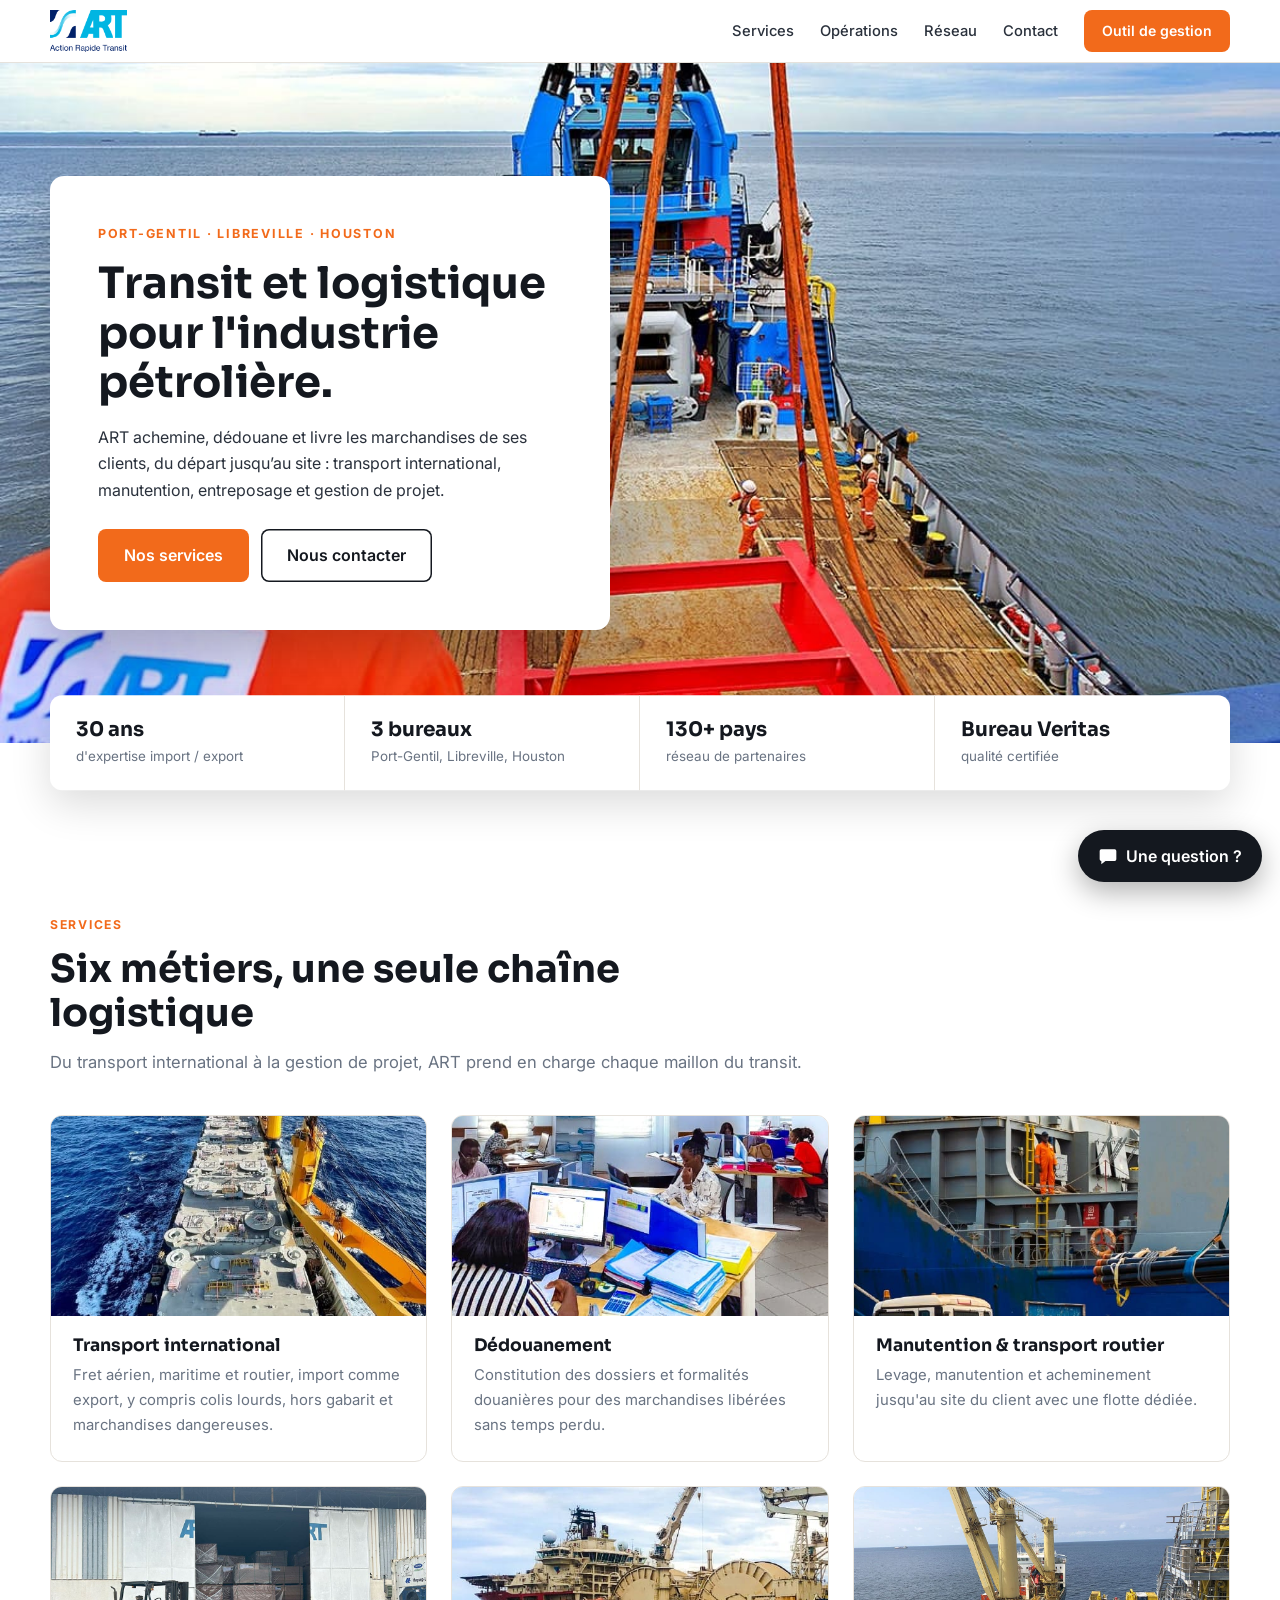
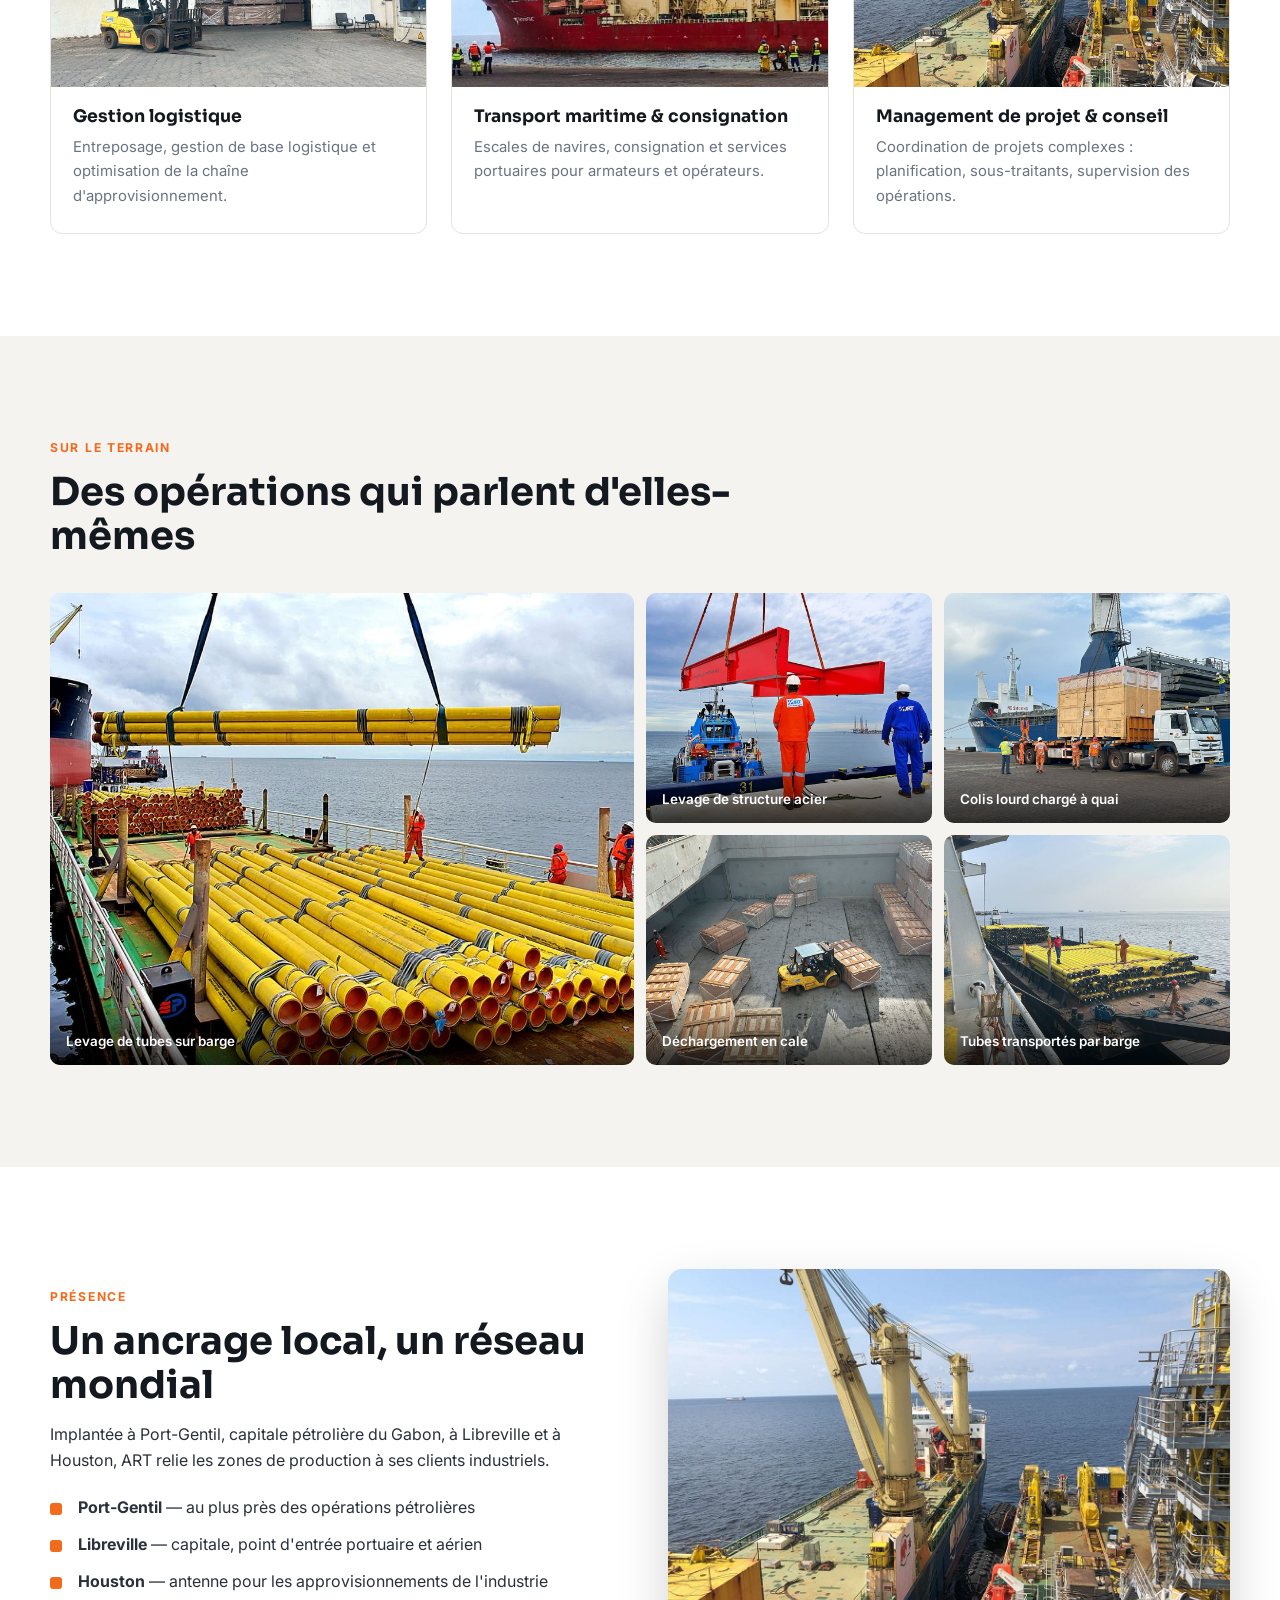
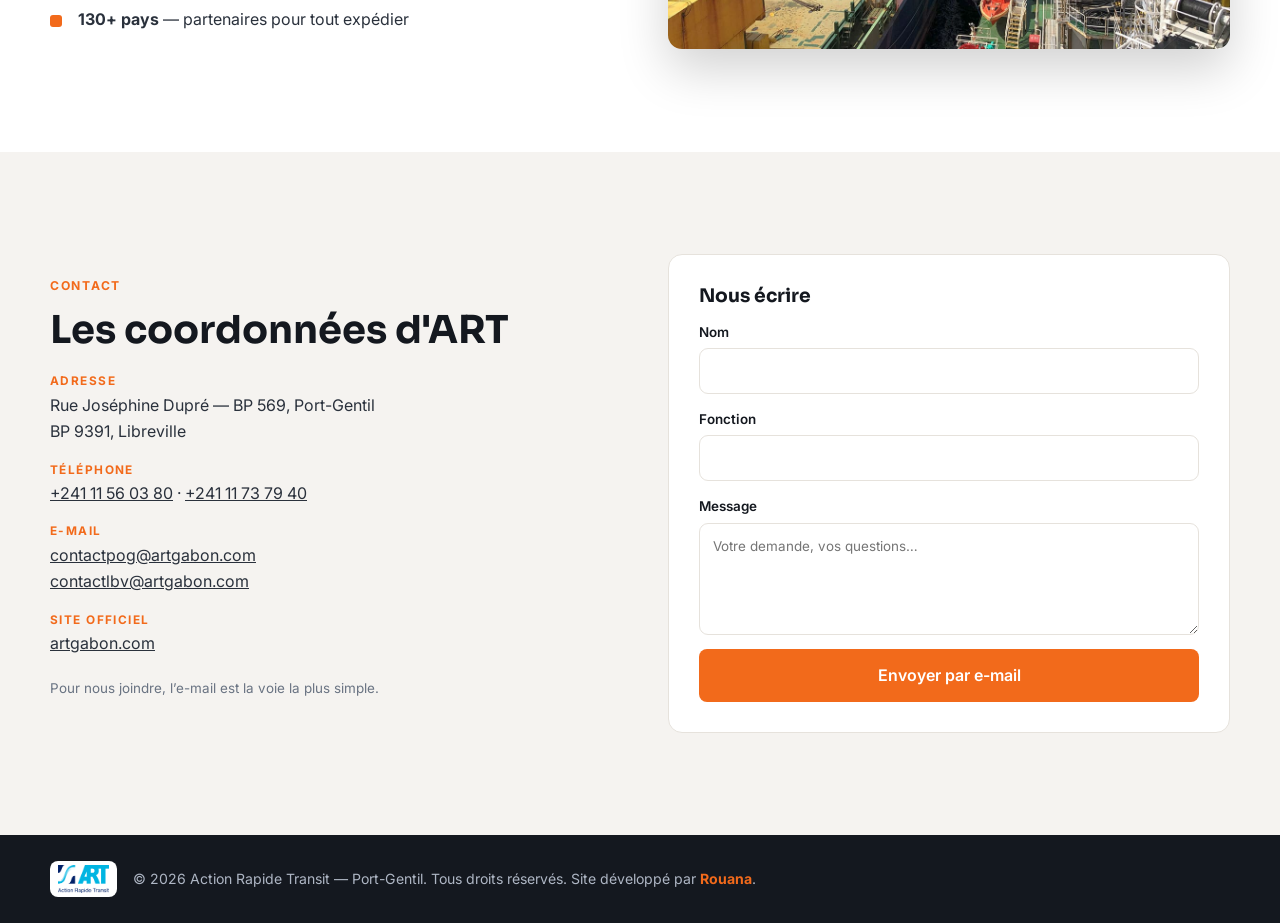
==== commit 44c7578d: "Vitrine épurée, outil de gestion : devis, PDF factures/devis, courbes, mobile Co-Authored-By: Claude" ====
--- a/index.html
+++ b/index.html
@@ -3,11 +3,11 @@
 <head>
 <meta charset="utf-8">
 <meta name="viewport" content="width=device-width, initial-scale=1">
-<title>ART Gabon — Transit & logistique avec ERP intégré</title>
-<meta name="description" content="Proposition pour Action Rapide Transit (ART) : site vitrine moderne et ERP « ART Connect » intégré pour gérer dossiers, douane, flotte, entrepôt et facturation. Démo interactive.">
+<title>ART Gabon — Transit & logistique</title>
+<meta name="description" content="Action Rapide Transit (ART) : transit, logistique internationale, dédouanement et manutention pour l’industrie pétrolière. Port-Gentil, Libreville, Houston.">
 <meta name="theme-color" content="#ffffff">
-<meta property="og:title" content="ART Gabon — Transit & logistique avec ERP intégré">
-<meta property="og:description" content="Site vitrine + ERP ART Connect (dossiers, douane, flotte, entrepôt, facturation, portail client). Démo interactive.">
+<meta property="og:title" content="ART Gabon — Transit & logistique">
+<meta property="og:description" content="Transit, logistique internationale, dédouanement et manutention pour l’industrie pétrolière.">
 <meta property="og:image" content="assets/img/hero.jpg">
 <link rel="icon" href="assets/img/logo.png">
 <link rel="preconnect" href="https://fonts.googleapis.com">
@@ -17,19 +17,15 @@
 </head>
 <body>
 
-<div class="proposal-bar">Proposition de démonstration réalisée pour Action Rapide Transit — ce n'est pas le site officiel. Les données de l'ERP sont fictives.</div>
-
 <header class="header">
   <a class="brand" href="#accueil" aria-label="ART Gabon — accueil"><img src="assets/img/logo.png" alt="ART — Action Rapide Transit"></a>
   <nav class="nav" id="nav">
     <a href="#services">Services</a>
     <a href="#operations">Opérations</a>
     <a href="#reseau">Réseau</a>
-    <a href="#erp" class="nav__erp">ERP ART Connect</a>
-    <a href="#mise-en-oeuvre">Mise en œuvre</a>
     <a href="#contact">Contact</a>
   </nav>
-  <a href="erp.html" class="btn btn--sm header__cta">Ouvrir l'ERP</a>
+  <a href="erp.html" class="btn btn--sm header__cta" title="Espace réservé à l’équipe ART">Outil de gestion</a>
   <button class="burger" id="burger" aria-label="Menu" aria-expanded="false"><span></span><span></span></button>
 </header>
 
@@ -40,8 +36,8 @@
     <div class="hero__card">
       <p class="eyebrow">Port-Gentil · Libreville · Houston</p>
       <h1>Transit et logistique pour l'industrie pétrolière.</h1>
-      <p class="lead">ART achemine, dédouane et livre les marchandises de ses clients, du départ jusqu'au site. Voici une vitrine à la hauteur de ce savoir-faire, et un ERP pour piloter chaque dossier.</p>
-      <div class="hero__cta"><a href="erp.html" class="btn">Découvrir l'ERP</a><a href="#services" class="btn btn--ghost">Nos services</a></div>
+      <p class="lead">ART achemine, dédouane et livre les marchandises de ses clients, du départ jusqu’au site : transport international, manutention, entreposage et gestion de projet.</p>
+      <div class="hero__cta"><a href="#services" class="btn">Nos services</a><a href="#contact" class="btn btn--ghost">Nous contacter</a></div>
     </div>
   </div>
 </section>
@@ -100,47 +96,6 @@
   </div>
 </section>
 
-<section class="section section--dark" id="erp">
-  <div class="wrap">
-    <p class="kicker kicker--light">La proposition</p>
-    <h2>ART Connect : l'ERP intégré au site</h2>
-    <p class="sub sub--light">Un seul outil pour gérer le métier de transitaire, de l'ouverture du dossier à la facture, et un portail où les clients suivent eux-mêmes leur fret. <strong>La démo ci-dessous est interactive : cliquez, avancez une étape, créez un dossier.</strong></p>
-
-    <div class="mods reveal">
-      <span>▤ Dossiers de transit</span><span>◫ Suivi des expéditions</span><span>⚖ Douane</span><span>⛟ Flotte &amp; manutention</span><span>▣ Entrepôt</span><span>€ Facturation</span><span>☺ Clients</span><span>↗ Portail client</span>
-    </div>
-
-    <div class="browser reveal">
-      <div class="browser__bar"><i></i><i></i><i></i><span>artgabon.com / connect</span><a href="erp.html" target="_blank" rel="noopener">Plein écran ↗</a></div>
-      <iframe src="erp.html" title="Démonstration de l'ERP ART Connect" loading="lazy"></iframe>
-    </div>
-    <p class="hint hint--light">Démonstration avec des données fictives. Sur mobile, ouvrez-la en plein écran.</p>
-    <a href="erp.html" class="btn btn--wide">Ouvrir l'ERP en plein écran</a>
-
-    <div class="benefits">
-      <div class="reveal"><h4>Un seul outil</h4><p>Dossiers, douane, flotte, entrepôt et facturation au même endroit, pour les équipes de Port-Gentil et de Libreville.</p></div>
-      <div class="reveal"><h4>Moins d'appels clients</h4><p>Le client voit son fret avancer en direct et télécharge ses documents.</p></div>
-      <div class="reveal"><h4>Pilotage clair</h4><p>Tableau de bord, alertes (douane, stockage, factures) et suivi des encours.</p></div>
-      <div class="reveal"><h4>Image renforcée</h4><p>Un service digital à la hauteur d'un commissionnaire de rang international.</p></div>
-    </div>
-  </div>
-</section>
-
-<section class="section" id="mise-en-oeuvre">
-  <div class="wrap">
-    <p class="kicker">Mise en œuvre</p>
-    <h2>Une démarche simple, par étapes</h2>
-    <p class="sub">Le site actuel reste la base : on ajoute la valeur là où elle compte le plus, sans tout casser.</p>
-    <ol class="steps">
-      <li class="reveal"><span>1</span><h4>Cadrage</h4><p>Atelier avec l'équipe : parcours, informations à suivre, outils existants (dont Elyse Web).</p></li>
-      <li class="reveal"><span>2</span><h4>Maquette validée</h4><p>Design de l'ERP et de la vitrine aux couleurs d'ART, validé avant développement.</p></li>
-      <li class="reveal"><span>3</span><h4>Version pilote</h4><p>Dossiers, suivi et documents pour quelques clients volontaires.</p></li>
-      <li class="reveal"><span>4</span><h4>Déploiement</h4><p>Ouverture à tous, formation des équipes de Port-Gentil et Libreville.</p></li>
-      <li class="reveal"><span>5</span><h4>Évolutions</h4><p>Cotations en ligne, alertes e-mail, tableaux de bord avancés, version anglaise.</p></li>
-    </ol>
-    <div class="note-box reveal"><b>À préciser avec ART :</b> la source des données (connexion à l'outil existant ou saisie dans l'ERP), l'hébergement et le niveau de sécurité des accès clients. Ces points fixent le calendrier et le budget : une proposition chiffrée est établie après un premier échange.</div>
-  </div>
-</section>
 
 <section class="section section--tint" id="contact">
   <div class="wrap two">
@@ -153,14 +108,14 @@
         <li><b>E-mail</b><a href="mailto:contactpog@artgabon.com">contactpog@artgabon.com</a><br><a href="mailto:contactlbv@artgabon.com">contactlbv@artgabon.com</a></li>
         <li><b>Site officiel</b><a href="https://artgabon.com" target="_blank" rel="noopener">artgabon.com</a></li>
       </ul>
-      <p class="hint">Pour échanger sur cette proposition, l'e-mail est la voie la plus simple.</p>
+      <p class="hint">Pour nous joindre, l’e-mail est la voie la plus simple.</p>
     </div>
     <form class="form reveal" id="contact-form" data-mail="contactpog@artgabon.com">
-      <h3>Parler de ce projet</h3>
+      <h3>Nous écrire</h3>
       <label>Nom<input name="nom" required></label>
       <label>Fonction<input name="fonction"></label>
-      <label>Message<textarea name="msg" rows="4" placeholder="Ce qui vous intéresse dans l'ERP, vos questions…"></textarea></label>
-      <button class="btn" type="submit">Préparer l'e-mail</button>
+      <label>Message<textarea name="msg" rows="4" placeholder="Votre demande, vos questions…"></textarea></label>
+      <button class="btn" type="submit">Envoyer par e-mail</button>
     </form>
   </div>
 </section>
--- a/assets/css/style.css
+++ b/assets/css/style.css
@@ -126,7 +126,7 @@
   .gallery{grid-template-columns:repeat(2,1fr)}.two{grid-template-columns:1fr;gap:34px}
 }
 @media (max-width:760px){
-  .burger{display:block}.header__cta{display:none}
+  .burger{display:block;margin-left:0}.header__cta{margin-left:auto;padding:8px 14px;font-size:.82rem}.brand img{height:36px}.header{gap:12px}
   .nav{position:absolute;top:100%;left:0;right:0;flex-direction:column;gap:0;background:#fff;padding:6px 20px 18px;border-bottom:1px solid var(--line);visibility:hidden;opacity:0;transform:translateY(-8px);transition:.25s;margin:0}
   .nav.open{visibility:visible;opacity:1;transform:none}
   .nav a{padding:13px 0;border-bottom:1px solid var(--line)}
